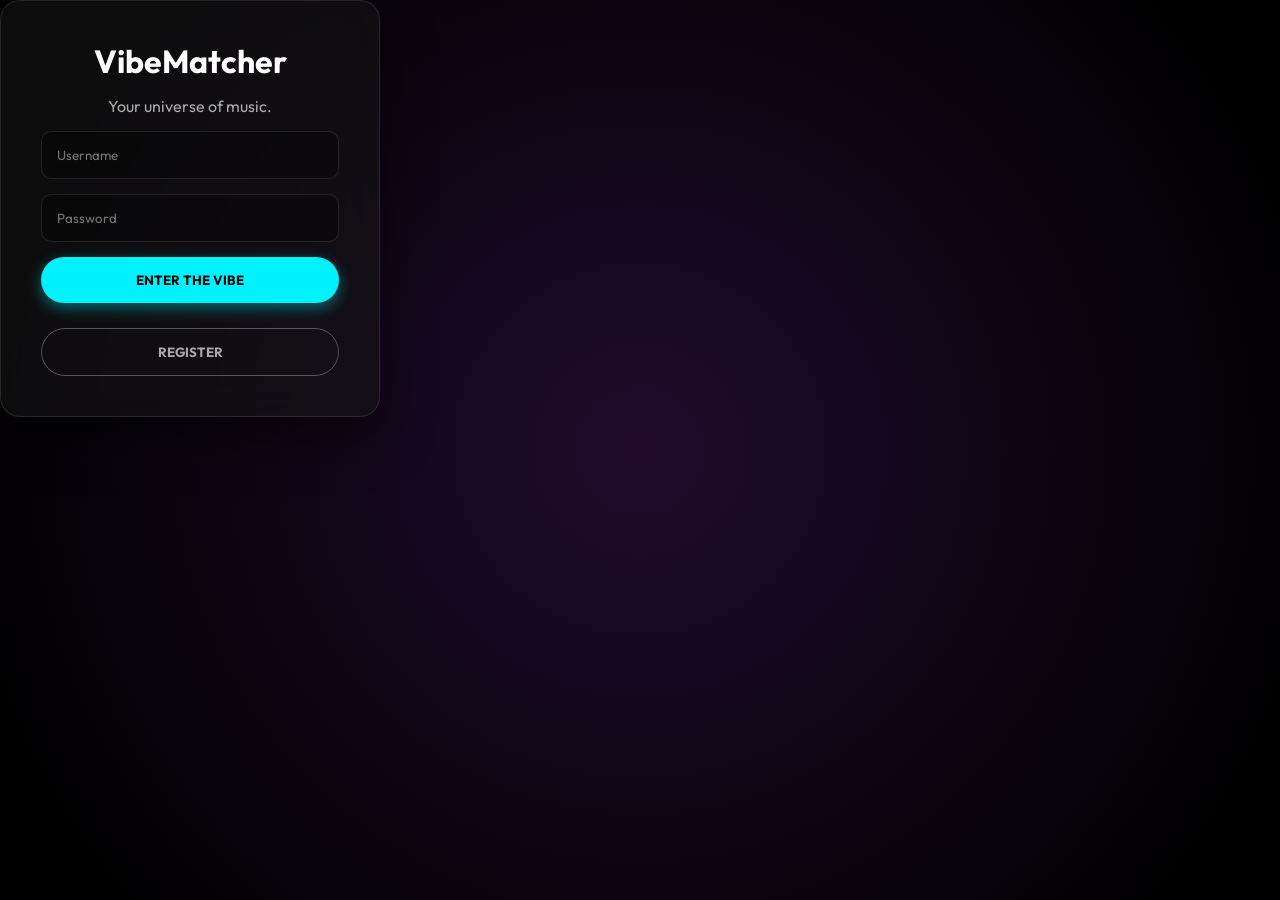
==== index.html @ f9337fb3 "Vibematcher 2.0 added neon UI" ====
<!DOCTYPE html>
<html lang="en">
<head>
    <meta charset="UTF-8">
    <meta name="viewport" content="width=device-width, initial-scale=1.0">
    <title>VibeMatcher</title>
    <link rel="stylesheet" href="style.css">
    <link rel="stylesheet" href="https://cdnjs.cloudflare.com/ajax/libs/font-awesome/6.4.0/css/all.min.css">
</head>
<body data-theme="dark">

    <div id="app-bg"></div>

    <div id="auth-screen" class="screen active">
        <div class="glass-card auth-card">
            <h1>VibeMatcher</h1>
            <p style="color: #aaa;">Your universe of music.</p>
            <input type="text" id="username" placeholder="Username">
            <input type="password" id="password" placeholder="Password">
            <button onclick="login()">ENTER THE VIBE</button>
            <button class="secondary-btn" onclick="register()">REGISTER</button>
        </div>
    </div>

    <div id="profile-modal" class="screen hidden modal-overlay">
        <div class="glass-card modal-content" style="width: 450px;">
            <span onclick="closeModal('profile-modal')" class="close-btn">&times;</span>
            <h2>Edit Profile</h2>
            <input type="text" id="edit-name" placeholder="Display Name">
            <input type="text" id="edit-bio" placeholder="Bio / Vibe">
            <div class="upload-label">Background Image</div>
            <div class="drop-zone" id="drop-header">
                <span class="drop-zone__prompt">Drop Header Image here or click to upload</span>
                <input type="file" name="headerFile" class="drop-zone__input" accept="image/*">
                <div class="drop-zone__thumb" id="preview-header"></div>
            </div>
            <div class="upload-label">Profile Picture</div>
            <div class="drop-zone" id="drop-avatar">
                <span class="drop-zone__prompt">Drop Avatar here or click to upload</span>
                <input type="file" name="avatarFile" class="drop-zone__input" accept="image/*">
                <div class="drop-zone__thumb" id="preview-avatar"></div>
            </div>
            <button onclick="saveProfile()" style="margin-top: 20px;">SAVE CHANGES</button>
        </div>
    </div>

    <div id="create-playlist-modal" class="screen hidden modal-overlay">
        <div class="glass-card modal-content">
            <span onclick="closeModal('create-playlist-modal')" class="close-btn">&times;</span>
            <h2>New Playlist</h2>
            <input type="text" id="new-playlist-name" placeholder="Playlist Name">
            <button onclick="createPlaylist()">CREATE</button>
        </div>
    </div>

    <div id="add-song-modal" class="screen hidden modal-overlay">
        <div class="glass-card modal-content" style="width: 500px; max-height: 80vh; display:flex; flex-direction:column;">
            <span onclick="closeModal('add-song-modal')" class="close-btn">&times;</span>
            <h2>Add Songs</h2>
            <div class="search-bar active" style="width: 100%; margin-bottom: 20px; background: rgba(255,255,255,0.1);">
                <i class="fa-solid fa-magnifying-glass"></i>
                <input type="text" id="add-song-input" placeholder="Search for songs..." onkeyup="handleModalSearch(event)">
            </div>
            <div id="add-song-results" style="overflow-y: auto; flex: 1;"></div>
        </div>
    </div>

    <div id="select-playlist-modal" class="screen hidden modal-overlay">
        <div class="glass-card modal-content">
            <span onclick="closeModal('select-playlist-modal')" class="close-btn">&times;</span>
            <h2>Add to Playlist</h2>
            <div id="playlist-selection-list" style="margin-top: 20px; text-align: left;"></div>
        </div>
    </div>

    <div id="app-screen" class="screen hidden">
        <nav class="sidebar glass-panel">
            <div class="brand">
                <h2><i class="fa-solid fa-bolt"></i> VibeMatcher</h2>
            </div>
            <div class="menu">
                <div class="menu-item" id="btn-home" onclick="showHome()"><i class="fa-solid fa-house"></i> Home</div>
                <div class="menu-item" id="btn-liked" onclick="showLikedSongs()"><i class="fa-solid fa-heart"></i> Liked Songs</div>
                <div class="menu-item" id="btn-profile" onclick="showProfileView()"><i class="fa-solid fa-user"></i> Profile</div>
                <div class="menu-item" id="btn-about" onclick="showAbout()"><i class="fa-solid fa-circle-info"></i> About</div>
            </div>
            <div class="theme-switch-wrapper">
                <span style="font-size: 13px; color: var(--text-secondary); margin-right: 10px;">Light Mode</span>
                <label class="theme-switch" for="checkbox">
                    <input type="checkbox" id="checkbox">
                    <div class="slider round"></div>
                </label>
            </div>
            <div class="spacer"></div>
            <button onclick="logout()" class="logout-btn">LOGOUT</button>
        </nav>

        <aside class="queue-sidebar glass-panel" id="queue-sidebar">
            <div class="queue-header">
                <h3>Queue</h3>
                <i class="fa-solid fa-xmark" style="cursor:pointer;" onclick="toggleQueue()"></i>
            </div>
            <div id="queue-list-container">
                </div>
        </aside>

        <main class="content">
            <header id="main-header">
                <div class="search-bar" onclick="triggerSearch(event)">
                    <i class="fa-solid fa-magnifying-glass"></i>
                    <input type="text" id="search-input" placeholder="Search song, artist..." onkeyup="handleSearch(event)" autocomplete="off">
                </div>
            </header>

            <div id="home-view">
                <h1 id="greeting-text">Welcome</h1>
                <h4 class="section-title">RECENTLY PLAYED</h4>
                <div class="horizontal-section" id="home-recents"></div>
                <h4 class="section-title">TRENDING NOW</h4>
                <div class="horizontal-section" id="home-trending"></div>
            </div>

            <div id="playlist-details-view" class="hidden">
                <div class="playlist-header">
                    <div class="playlist-cover-large" id="pd-cover"><img src="" alt="Playlist Cover"></div>
                    <div class="playlist-info">
                        <h2 id="pd-title">Playlist Name</h2>
                        <p id="pd-count">0 Songs</p>
                        <div style="display: flex; gap: 10px;">
                            <button class="play-all-btn" id="pd-play-btn"><i class="fa-solid fa-play"></i> PLAY ALL</button>
                            <button class="secondary-btn" id="pd-edit-btn" onclick="toggleEditMode()" style="width: auto; margin:0; border-radius: 50px; padding: 12px 25px;"><i class="fa-solid fa-pen"></i> EDIT</button>
                        </div>
                    </div>
                </div>
                <div class="section-title" style="margin-top: 30px; margin-bottom: 10px;">TRACKS</div>
                <div id="pd-songs-container"></div>
            </div>

            <div id="search-view" class="hidden">
                <h2 id="list-title">Results</h2>
                <div id="song-list-container"></div>
            </div>

            <div id="profile-view" class="hidden">
                <div class="profile-header-image" id="profile-header-container"><img id="p-header-img" src=""></div>
                <div class="profile-card glass-panel">
                    <div class="profile-avatar" id="p-avatar-container"><i class="fa-solid fa-user"></i></div>
                    <h2 id="p-display-name">User</h2>
                    <p id="p-location">Music Lover</p>
                    <button class="small-btn secondary-btn" onclick="openEditProfile()" style="border-color: rgba(255,255,255,0.2); margin-top: 15px;">EDIT PROFILE</button>
                </div>
                <div class="profile-tabs">
                    <div class="tab" id="tab-playlists" onclick="switchProfileTab('playlists')">PLAYLISTS</div>
                    <div class="tab" id="tab-recents" onclick="switchProfileTab('recents')">HISTORY</div>
                </div>
                <div class="profile-content-area">
                    <div id="view-playlists" class="hidden">
                        <div class="action-row" style="margin-bottom: 20px; text-align: right;">
                            <button onclick="openModal('create-playlist-modal')" class="small-btn"><i class="fa-solid fa-plus"></i> NEW PLAYLIST</button>
                        </div>
                        <div class="horizontal-section" id="playlist-list"></div>
                    </div>
                    <div id="view-recents" class="hidden"><div id="profile-recents-list"></div></div>
                </div>
            </div>

            <div id="about-view" class="hidden glass-panel" style="padding: 30px; border-radius: 20px; margin-top: 20px;">
                <h2>VibeMatcher</h2>
                <p style="margin-top: 10px; color: var(--text-secondary); line-height: 1.6;">Version: 3.1 (Full Feature Set)</p>
            </div>
        </main>

        <div class="player-bar glass-panel">
            <div class="track-info">
                <div class="track-art-sm" id="current-art"><i class="fa-solid fa-music" style="color:#555; line-height: 55px; text-align: center;"></i></div>
                <div class="track-details">
                    <h4 id="current-title">Not Playing</h4>
                    <p id="current-artist">--</p>
                </div>
                <i class="fa-solid fa-heart like-btn" id="player-like-btn" onclick="toggleLikeCurrent()"></i>
            </div>
            
            <div class="player-center">
                <div class="controls">
                    <i class="fa-solid fa-shuffle" id="btn-shuffle" onclick="toggleShuffle()"></i>
                    <i class="fa-solid fa-backward-step" onclick="prevSong()"></i>
                    <div class="play-pause-btn" onclick="togglePlay()"><i class="fa-solid fa-play" id="play-icon"></i></div>
                    <i class="fa-solid fa-forward-step" onclick="nextSong()"></i>
                    <i class="fa-solid fa-repeat" id="btn-repeat" onclick="toggleRepeat()"></i>
                </div>
                
                <div class="progress-wrapper">
                    <div class="progress-container" id="wave-container">
                        <span id="curr-time">0:00</span>
                        <div style="position: relative; flex: 1; height: 40px; display: flex; align-items: center;">
                            <canvas id="wave-canvas"></canvas>
                            <input type="range" id="seek-slider" min="0" value="0">
                        </div>
                        <span id="total-dur">0:00</span>
                    </div>
                </div>
            </div>

            <div class="volume-wrapper">
                <i class="fa-solid fa-volume-high" style="color: var(--text-secondary);"></i>
                <div class="vol-slider-box"><input type="range" id="vol-slider" min="0" max="1" step="0.01"></div>
                <i class="fa-solid fa-list queue-toggle-btn" onclick="toggleQueue()"></i>
            </div>
        </div>
        
        <audio id="audio-player" crossorigin="anonymous"></audio>
    </div>

    <script src="script.js"></script>
</body>
</html>
---- style.css ----
@import url('https://fonts.googleapis.com/css2?family=Outfit:wght@300;400;600;700&display=swap');

/* --- THEME VARIABLES --- */
:root {
    --text-primary: #ffffff;
    --text-secondary: #b3b3b3;
    --accent: #00f2ff; /* Neon Cyan */
    --accent-glow: rgba(0, 242, 255, 0.4);
    --glass-bg: rgba(20, 20, 20, 0.6);
    --glass-border: rgba(255, 255, 255, 0.1);
    --glass-blur: blur(16px);
    --bg-main: #000000;
    --drop-zone-bg: rgba(255, 255, 255, 0.05);
    --drop-zone-border: rgba(255, 255, 255, 0.2);
}

[data-theme="light"] {
    --text-primary: #121212;
    --text-secondary: #555555;
    --accent: #ff4b4b;
    --accent-glow: rgba(255, 75, 75, 0.4);
    --glass-bg: rgba(255, 255, 255, 0.6);
    --glass-border: rgba(0, 0, 0, 0.1);
    --bg-main: #f0f0f0;
    --drop-zone-bg: rgba(0, 0, 0, 0.05);
    --drop-zone-border: rgba(0, 0, 0, 0.2);
}

* { margin: 0; padding: 0; box-sizing: border-box; font-family: 'Outfit', sans-serif; }

body {
    background: var(--bg-main); color: var(--text-primary);
    height: 100vh; overflow: hidden;
    transition: background 0.3s, color 0.3s;
}

#app-bg {
    position: fixed; top: 0; left: 0; width: 100%; height: 100%; z-index: -1;
    background: radial-gradient(circle at 50% 50%, var(--bg-vibe, #200b2c), var(--bg-main) 90%);
    transition: background 2s ease;
    animation: pulseBg 10s infinite alternate;
}
@keyframes pulseBg { 0% { transform: scale(1); } 100% { transform: scale(1.1); } }

.hidden { display: none !important; }
.active { display: flex !important; }

.glass-panel {
    background: var(--glass-bg);
    backdrop-filter: var(--glass-blur);
    -webkit-backdrop-filter: var(--glass-blur);
    border: 1px solid var(--glass-border);
}

#app-screen { display: flex; height: 100vh; }

.sidebar {
    width: 250px; 
    padding: 30px 20px 130px 20px; 
    display: flex; flex-direction: column; 
    border-right: 1px solid var(--glass-border);
    z-index: 50; transition: 0.3s;
    height: 100vh; overflow-y: auto;
}

.brand h2 { font-size: 26px; font-weight: 700; color: var(--text-primary); margin-bottom: 40px; text-shadow: 0 0 10px var(--accent-glow); }
.brand i { color: var(--accent); }

.menu-item {
    padding: 12px 15px; margin-bottom: 8px; border-radius: 12px; cursor: pointer;
    color: var(--text-secondary); display: flex; align-items: center; gap: 15px;
    transition: 0.3s; font-weight: 600; font-size: 15px;
}
.menu-item:hover, .menu-item.active { background: rgba(255, 255, 255, 0.1); color: var(--text-primary); box-shadow: 0 4px 15px rgba(0,0,0,0.2); }

.logout-btn { background: rgba(255,50,50,0.2); color: #ff6b6b; margin-top: auto; border: 1px solid rgba(255,50,50,0.3); padding: 10px; border-radius: 50px; cursor: pointer; font-weight: bold;}

.theme-switch-wrapper { display: flex; align-items: center; padding: 10px 15px; margin-top: 10px; }
.theme-switch { position: relative; display: inline-block; width: 40px; height: 20px; }
.theme-switch input { opacity: 0; width: 0; height: 0; }
.slider { position: absolute; cursor: pointer; top: 0; left: 0; right: 0; bottom: 0; background-color: rgba(128,128,128,0.5); transition: .4s; border-radius: 34px; }
.slider:before { position: absolute; content: ""; height: 14px; width: 14px; left: 3px; bottom: 3px; background-color: white; transition: .4s; border-radius: 50%; }
input:checked + .slider { background-color: var(--accent); }
input:checked + .slider:before { transform: translateX(20px); }

.content { flex: 1; padding: 20px 40px; overflow-y: auto; padding-bottom: 120px; transition: margin-right 0.3s; }

/* --- QUEUE SIDEBAR --- */
.queue-sidebar {
    position: fixed; top: 0; right: -300px; width: 300px; height: 100vh;
    border-left: 1px solid var(--glass-border);
    z-index: 60; transition: right 0.3s ease;
    padding: 20px; overflow-y: auto;
    display: flex; flex-direction: column;
}
.queue-sidebar.open { right: 0; }
.queue-header { display: flex; justify-content: space-between; align-items: center; margin-bottom: 20px; }
.queue-header h3 { font-size: 18px; color: var(--text-primary); }

/* --- SEARCH BAR --- */
.search-bar {
    background: rgba(255,255,255,0.1); border-radius: 50px;
    display: flex; align-items: center; width: 45px; padding: 10px;
    transition: 0.4s cubic-bezier(0.175, 0.885, 0.32, 1.275);
    overflow: hidden; backdrop-filter: blur(10px);
}
.search-bar.active { width: 350px; padding: 10px 20px; background: rgba(0,0,0,0.6); border: 1px solid var(--accent); }
.search-bar i { font-size: 18px; min-width: 25px; text-align: center; cursor: pointer; color: var(--text-primary); }
.search-bar input { background: transparent; border: none; color: var(--text-primary); outline: none; width: 100%; opacity: 0; margin-left: 10px; transition: 0.3s; }
.search-bar.active input { opacity: 1; }

.horizontal-section { display: flex; gap: 20px; overflow-x: auto; padding: 10px 0 20px 0; }

.music-card {
    position: relative; min-width: 180px; width: 180px;
    background: rgba(255,255,255,0.03); border: 1px solid rgba(255,255,255,0.05);
    padding: 15px; border-radius: 16px; cursor: pointer; transition: 0.3s;
}
.music-card:hover { transform: translateY(-5px); background: rgba(255,255,255,0.08); box-shadow: 0 10px 20px rgba(0,0,0,0.3); }

.delete-card-btn {
    position: absolute; top: 10px; right: 10px; width: 30px; height: 30px;
    background: rgba(0, 0, 0, 0.7); color: #ff4b4b; border-radius: 50%;
    display: flex; justify-content: center; align-items: center; font-size: 14px;
    opacity: 0; transition: 0.2s ease; z-index: 10;
}
.delete-card-btn:hover { background: #ff4b4b; color: white; transform: scale(1.1); }
.music-card:hover .delete-card-btn { opacity: 1; }

.card-img-box { width: 100%; aspect-ratio: 1; border-radius: 10px; overflow: hidden; margin-bottom: 12px; box-shadow: 0 5px 15px rgba(0,0,0,0.4); }
.card-img-box img { width: 100%; height: 100%; object-fit: cover; }
.card-title { font-weight: 700; white-space: nowrap; overflow: hidden; text-overflow: ellipsis; margin-bottom: 5px; color: var(--text-primary); }
.card-desc { font-size: 12px; color: var(--text-secondary); }

.song-row {
    display: flex; align-items: center; padding: 12px 20px; border-radius: 12px; cursor: pointer; 
    transition: 0.2s; border-bottom: 1px solid rgba(255,255,255,0.03);
}
.song-row:hover { background: rgba(255,255,255,0.08); padding-left: 25px; }
.song-row.active-song { background: rgba(0, 242, 255, 0.1); border-left: 3px solid var(--accent); }

/* --- PLAYER BAR (POPUP ANIMATION) --- */
.player-bar {
    position: fixed; bottom: 20px; left: 20px; right: 20px; height: 90px;
    border-radius: 20px; z-index: 100;
    display: flex; justify-content: space-between; align-items: center; padding: 0 30px;
    box-shadow: 0 10px 30px rgba(0,0,0,0.5); 
    
    /* POPUP MAGIC */
    transform: translateY(200%); /* Start hidden off-screen */
    transition: transform 0.5s cubic-bezier(0.22, 1, 0.36, 1), opacity 0.5s;
    opacity: 0;
}

.player-bar.active {
    transform: translateY(0); /* Slide up */
    opacity: 1;
}

.track-info { display: flex; align-items: center; gap: 15px; width: 30%; position: relative; z-index: 2; }
.track-art-sm {
    width: 55px; height: 55px; border-radius: 50%; overflow: hidden; 
    border: 2px solid #222; box-shadow: 0 0 15px rgba(0,0,0,0.5);
    animation: vinylSpin 4s linear infinite; animation-play-state: paused; flex-shrink: 0;
}
.track-art-sm.playing { animation-play-state: running; border-color: var(--accent); }
.track-art-sm img { width: 100%; height: 100%; object-fit: cover; }
@keyframes vinylSpin { 100% { transform: rotate(360deg); } }
.track-details { overflow: hidden; max-width: 150px; }
.track-details h4 { white-space: nowrap; overflow: hidden; text-overflow: ellipsis; font-size: 14px; color: var(--text-primary); }
.track-details p { white-space: nowrap; overflow: hidden; text-overflow: ellipsis; font-size: 12px; color: var(--text-secondary); }

.like-btn { margin-left: 10px; color: var(--text-secondary); cursor: pointer; transition: 0.2s; font-size: 16px; }
.like-btn.liked { color: var(--accent); text-shadow: 0 0 10px var(--accent-glow); }
.like-btn:hover { transform: scale(1.2); }

.player-center { width: 40%; display: flex; flex-direction: column; align-items: center; position: relative; z-index: 2; }
.controls { display: flex; gap: 20px; align-items: center; margin-bottom: 5px; }
.controls i { font-size: 18px; color: var(--text-secondary); cursor: pointer; transition: 0.2s; }
.controls i:hover { color: var(--text-primary); }
.controls i.active { color: var(--accent); text-shadow: 0 0 8px var(--accent-glow); }

.play-pause-btn {
    width: 45px; height: 45px; background: var(--text-primary); color: black; border-radius: 50%;
    display: flex; justify-content: center; align-items: center; font-size: 18px;
    box-shadow: 0 0 15px var(--accent-glow); transition: 0.2s;
}
.play-pause-btn:hover { transform: scale(1.1); background: var(--accent); }

/* --- NEW PROGRESS BAR --- */
.progress-wrapper { 
    width: 100%; 
    display: flex; 
    align-items: center; 
    justify-content: center; 
}
.progress-container { 
    width: 100%; 
    display: flex; 
    align-items: center; 
    gap: 15px; 
    font-size: 11px; 
    color: var(--text-secondary); 
}

#wave-canvas { position: absolute; top: 0; left: 0; width: 100%; height: 100%; z-index: 1; pointer-events: none; }
#seek-slider {
    -webkit-appearance: none; appearance: none; position: relative; z-index: 5;
    width: 100%; height: 100%; background: transparent; cursor: pointer; margin: 0; padding: 0;
}
#seek-slider::-webkit-slider-thumb {
    -webkit-appearance: none; appearance: none; width: 15px; height: 40px; 
    background: transparent; border: none; margin-top: 0;
}
#seek-slider::-webkit-slider-runnable-track { width: 100%; height: 100%; background: transparent; border: none; cursor: pointer; }

.volume-wrapper { width: 30%; display: flex; justify-content: flex-end; align-items: center; gap: 10px; position: relative; z-index: 2; }
.vol-slider-box { width: 100px; }
.queue-toggle-btn { margin-left: 15px; cursor: pointer; color: var(--text-secondary); }
.queue-toggle-btn:hover { color: var(--text-primary); }

input[type=range] { -webkit-appearance: none; appearance: none; width: 100%; height: 4px; background: rgba(255,255,255,0.2); border-radius: 5px; outline: none; }
input[type=range]::-webkit-slider-thumb { -webkit-appearance: none; appearance: none; width: 12px; height: 12px; background: var(--text-primary); border-radius: 50%; box-shadow: 0 0 10px var(--accent); cursor: pointer; transition: 0.2s; }
input[type=range]:hover::-webkit-slider-thumb { transform: scale(1.2); }

/* --- OTHER UI --- */
.add-song-row {
    display: flex; align-items: center; justify-content: center;
    padding: 15px; margin-top: 10px; border-radius: 12px;
    border: 2px dashed var(--glass-border); color: var(--text-secondary);
    cursor: pointer; transition: 0.2s;
}
.add-song-row:hover { border-color: var(--accent); color: var(--accent); background: rgba(255,255,255,0.05); }

.remove-song-btn { color: #ff4b4b; cursor: pointer; padding: 10px; opacity: 0.8; }
.remove-song-btn:hover { opacity: 1; transform: scale(1.1); }

.drag-handle { color: var(--text-secondary); margin-right: 15px; cursor: grab; }
.draggable-item { cursor: grab; background: rgba(255,255,255,0.05); }
.draggable-item.dragging { opacity: 0.5; border: 1px dashed var(--accent); }
.draggable-item.over { border-top: 2px solid var(--accent); }

/* ... modals ... */
.modal-overlay { position: fixed; width: 100%; height: 100%; background: rgba(0,0,0,0.8); z-index: 200; display: flex; justify-content: center; align-items: center; }
.glass-card {
    background: var(--glass-bg); backdrop-filter: blur(20px); border: 1px solid var(--glass-border);
    padding: 40px; border-radius: 20px; width: 380px; text-align: center;
    box-shadow: 0 20px 50px rgba(0,0,0,0.5); display: flex; flex-direction: column; gap: 15px;
}
.profile-card { margin: -60px 20px 0 20px; padding: 20px; display: block; }
.profile-avatar { width: 80px; height: 80px; background: #333; border-radius: 50%; margin: 0 auto 15px; overflow: hidden; border: 4px solid var(--glass-border); }
.profile-avatar img { width: 100%; height: 100%; object-fit: cover; }
.profile-header-image { height: 200px; width: 100%; border-radius: 10px 10px 0 0; overflow: hidden; background: #333; }
.profile-header-image img { width: 100%; height: 100%; object-fit: cover; }
.profile-tabs { display: flex; justify-content: center; gap: 30px; margin-top: 20px; border-bottom: 1px solid var(--glass-border); padding-bottom: 10px; }
.tab { font-size: 12px; font-weight: 700; color: var(--text-secondary); cursor: pointer; }
.tab.active { color: var(--accent); border-bottom: 2px solid var(--accent); }

input[type="text"], input[type="password"] {
    background: rgba(0,0,0,0.3); border: 1px solid var(--glass-border); color: var(--text-primary);
    padding: 15px; border-radius: 10px; width: 100%; outline: none;
}
input:focus { border-color: var(--accent); }
button {
    background: var(--accent); color: black; padding: 15px; border-radius: 50px; width: 100%;
    font-weight: 700; border: none; cursor: pointer; box-shadow: 0 5px 15px var(--accent-glow);
    transition: 0.2s;
}
button:hover { transform: scale(1.02); }

.secondary-btn { background: transparent; border: 1px solid #555; color: #aaa; margin-top: 10px; box-shadow: none; }
.small-btn { padding: 8px 20px; width: auto; font-size: 12px; }
.close-btn { position: absolute; top: 15px; right: 20px; font-size: 24px; cursor: pointer; color: var(--text-primary); }

@media (max-width: 768px) {
    #app-screen { flex-direction: column; }
    .sidebar { flex-direction: row; width: 100%; height: 70px; position: fixed; bottom: 0; padding: 0; justify-content: space-around; background: rgba(0,0,0,0.9); border-top: 1px solid rgba(255,255,255,0.1); border-right: none; }
    .brand, .spacer, .logout-btn, .theme-switch-wrapper { display: none; }
    .menu { display: flex; width: 100%; justify-content: space-around; align-items: center; }
    .menu-item { flex-direction: column; font-size: 10px; gap: 4px; padding: 8px; margin: 0; background: transparent !important; }
    .menu-item i { font-size: 20px; }
    .menu-item.active { color: var(--accent); box-shadow: none; }
    .player-bar { bottom: 80px; left: 10px; right: 10px; height: 80px; padding: 0 15px; }
    .content { padding: 20px 20px 170px 20px; }
    .volume-wrapper { display: none; }
    .track-info { width: 50%; }
    .player-center { width: 50%; }
}

/* --- CUSTOM SCROLLBARS --- */
::-webkit-scrollbar { width: 8px; height: 8px; }
::-webkit-scrollbar-track { background: rgba(255, 255, 255, 0.05); border-radius: 4px; }
::-webkit-scrollbar-thumb { background: rgba(255, 255, 255, 0.2); border-radius: 4px; }
::-webkit-scrollbar-thumb:hover { background: var(--accent); }
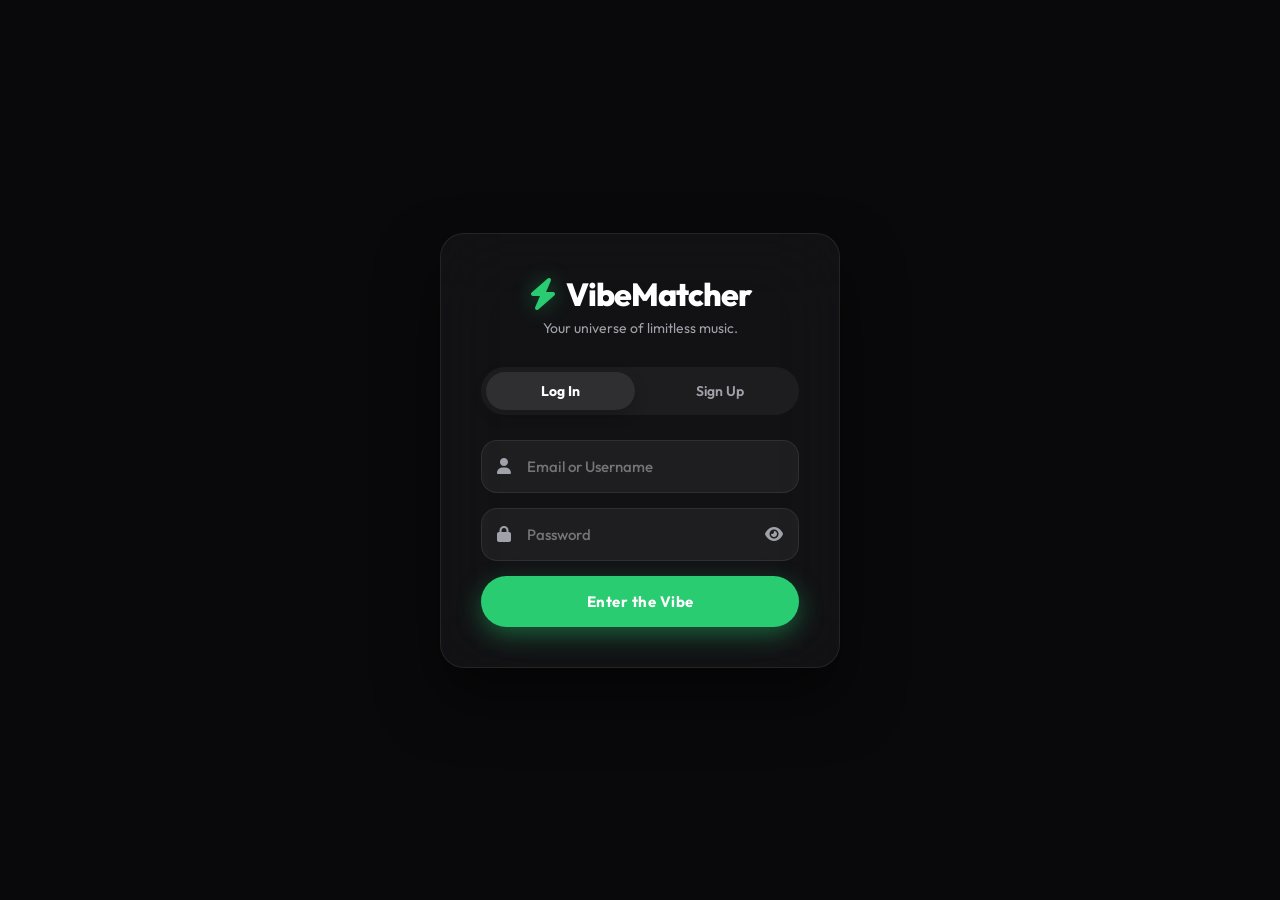
==== commit c9d50ae4: "changes" ====
--- a/index.html
+++ b/index.html
@@ -2,121 +2,169 @@
 <html lang="en">
 <head>
     <meta charset="UTF-8">
-    <meta name="viewport" content="width=device-width, initial-scale=1.0">
-    <title>VibeMatcher</title>
+    <meta name="viewport" content="width=device-width, initial-scale=1.0, maximum-scale=1.0, user-scalable=no, viewport-fit=cover">
+    <meta name="theme-color" content="#0a0a0a">
+    <title>VibeMatcher - Premium</title>
     <link rel="stylesheet" href="style.css">
     <link rel="stylesheet" href="https://cdnjs.cloudflare.com/ajax/libs/font-awesome/6.4.0/css/all.min.css">
 </head>
 <body data-theme="dark">
 
-    <div id="app-bg"></div>
-
-    <div id="auth-screen" class="screen active">
-        <div class="glass-card auth-card">
-            <h1>VibeMatcher</h1>
-            <p style="color: #aaa;">Your universe of music.</p>
-            <input type="text" id="username" placeholder="Username">
-            <input type="password" id="password" placeholder="Password">
-            <button onclick="login()">ENTER THE VIBE</button>
-            <button class="secondary-btn" onclick="register()">REGISTER</button>
-        </div>
-    </div>
-
-    <div id="profile-modal" class="screen hidden modal-overlay">
-        <div class="glass-card modal-content" style="width: 450px;">
+    <div id="app-bg">
+        <div class="orb"></div>
+        <div class="orb"></div>
+        <div class="orb"></div>
+    </div>
+
+    <div id="auth-screen" class="screen active modal-overlay" style="background: var(--bg-main); z-index: 9999;">
+        <div class="glass-card auth-card" style="margin:auto; width:100%; max-width:400px; padding:40px; box-shadow: 0 30px 60px rgba(0,0,0,0.5); transform: translateY(0); transition: 0.5s;">
+            <div style="text-align:center; margin-bottom: 30px;">
+                <h1 style="display:flex; justify-content:center; align-items:center; gap:10px; font-size:32px;"><i class="fa-solid fa-bolt" style="color:var(--accent); text-shadow:0 0 20px var(--accent-glow);"></i> VibeMatcher</h1>
+                <p style="color: var(--text-secondary); font-size:14px; margin-top:5px;">Your universe of limitless music.</p>
+            </div>
+            
+            <div id="auth-error-msg" style="display:none; background:rgba(255,50,50,0.1); color:#ff4b4b; padding:12px; border-radius:var(--radius-sm); border:1px solid rgba(255,50,50,0.3); font-size:13px; font-weight:600; margin-bottom:20px; text-align:center;"></div>
+            
+            <div style="display:flex; gap:10px; margin-bottom:25px; background:var(--surface-light); padding:5px; border-radius:50px;">
+                <div id="tab-login-btn" onclick="switchAuthTab('login')" style="flex:1; text-align:center; padding:10px; border-radius:50px; background:var(--glass-border); color:var(--text-primary); cursor:pointer; font-weight:700; font-size:14px; transition:0.3s; box-shadow:0 5px 15px rgba(0,0,0,0.2);">Log In</div>
+                <div id="tab-signup-btn" onclick="switchAuthTab('signup')" style="flex:1; text-align:center; padding:10px; border-radius:50px; background:transparent; color:var(--text-secondary); cursor:pointer; font-weight:600; font-size:14px; transition:0.3s;">Sign Up</div>
+            </div>
+
+            <div style="position:relative; margin-bottom:15px;">
+                <i class="fa-solid fa-user" style="position:absolute; left:16px; top:18px; color:var(--text-secondary);"></i>
+                <input type="text" id="username" placeholder="Email or Username" style="padding-left:45px;" oninput="clearAuthError()">
+            </div>
+            <div style="position:relative; margin-bottom:15px;">
+                <i class="fa-solid fa-lock" style="position:absolute; left:16px; top:18px; color:var(--text-secondary);"></i>
+                <input type="password" id="password" placeholder="Password" style="padding-left:45px;" oninput="clearAuthError()">
+                <i class="fa-solid fa-eye" id="toggle-pw-btn" onclick="togglePasswordVisibility()" style="position:absolute; right:16px; top:18px; color:var(--text-secondary); cursor:pointer; transition:0.2s;"></i>
+            </div>
+            
+            <div id="confirm-pw-container" style="position:relative; overflow:hidden; transition: max-height 0.4s cubic-bezier(0.19, 1, 0.22, 1), opacity 0.4s ease, margin 0.4s ease; max-height:0; opacity:0; margin-bottom:0;">
+                <i class="fa-solid fa-lock" style="position:absolute; left:16px; top:18px; color:var(--text-secondary);"></i>
+                <input type="password" id="confirm-password" placeholder="Confirm Password" style="padding-left:45px;" oninput="clearAuthError()">
+            </div>
+            
+            <button id="auth-submit-btn" onclick="handleAuthSubmit()">Enter the Vibe</button>
+            <div id="auth-loading" style="display:none; text-align:center; padding:10px; color:var(--accent);"><i class="fa-solid fa-spinner fa-spin fa-2x"></i></div>
+        </div>
+    </div>
+
+    <!-- Modals -->
+    <div id="profile-modal" class="modal-overlay">
+        <div class="modal-content glass-card" style="width:100%; max-width:400px; padding:30px;">
             <span onclick="closeModal('profile-modal')" class="close-btn">&times;</span>
-            <h2>Edit Profile</h2>
-            <input type="text" id="edit-name" placeholder="Display Name">
-            <input type="text" id="edit-bio" placeholder="Bio / Vibe">
-            <div class="upload-label">Background Image</div>
-            <div class="drop-zone" id="drop-header">
-                <span class="drop-zone__prompt">Drop Header Image here or click to upload</span>
-                <input type="file" name="headerFile" class="drop-zone__input" accept="image/*">
-                <div class="drop-zone__thumb" id="preview-header"></div>
-            </div>
-            <div class="upload-label">Profile Picture</div>
-            <div class="drop-zone" id="drop-avatar">
-                <span class="drop-zone__prompt">Drop Avatar here or click to upload</span>
-                <input type="file" name="avatarFile" class="drop-zone__input" accept="image/*">
-                <div class="drop-zone__thumb" id="preview-avatar"></div>
-            </div>
-            <button onclick="saveProfile()" style="margin-top: 20px;">SAVE CHANGES</button>
-        </div>
-    </div>
-
-    <div id="create-playlist-modal" class="screen hidden modal-overlay">
-        <div class="glass-card modal-content">
+            <h2 style="margin-bottom:20px; display:flex; align-items:center; gap:10px;"><i class="fa-solid fa-wand-magic-sparkles" style="color:var(--accent);"></i> Customize Vibe</h2>
+            
+            <input type="text" id="edit-name" placeholder="Display Name" style="margin-bottom:15px;">
+            <input type="text" id="edit-bio" placeholder="Bio / Vibe Signature" style="margin-bottom:20px;">
+            
+            <div style="text-align:left; font-size:12px; color:var(--text-secondary); margin-bottom:5px; font-weight:700;">Theme Color</div>
+            <div class="theme-color-picker" style="display:flex; gap:10px; margin-bottom:20px;" id="theme-color-container">
+                <div class="color-swatch active" style="background:#29cc70; box-shadow:0 0 10px rgba(41,204,112,0.5);" onclick="selectThemeColor(this, '#29cc70')"></div>
+                <div class="color-swatch" style="background:#00d4ff; box-shadow:0 0 10px rgba(0,212,255,0.5);" onclick="selectThemeColor(this, '#00d4ff')"></div>
+                <div class="color-swatch" style="background:#ff2a5f; box-shadow:0 0 10px rgba(255,42,95,0.5);" onclick="selectThemeColor(this, '#ff2a5f')"></div>
+                <div class="color-swatch" style="background:#9d4edd; box-shadow:0 0 10px rgba(157,78,221,0.5);" onclick="selectThemeColor(this, '#9d4edd')"></div>
+                <div class="color-swatch" style="background:#ffb703; box-shadow:0 0 10px rgba(255,183,3,0.5);" onclick="selectThemeColor(this, '#ffb703')"></div>
+            </div>
+            
+            <div style="display:flex; gap:15px;">
+                <div style="flex:1;">
+                    <div style="text-align:left; font-size:12px; color:var(--text-secondary); margin-bottom:5px; font-weight:700;">Avatar</div>
+                    <div class="drop-zone" id="drop-avatar" style="height:120px; border-radius:50%;">
+                        <span class="drop-zone__prompt" style="font-size:10px;">Drop Image</span>
+                        <input type="file" name="avatarFile" class="drop-zone__input" accept="image/*">
+                        <div class="drop-zone__thumb" id="preview-avatar"></div>
+                    </div>
+                </div>
+                <div style="flex:2;">
+                    <div style="text-align:left; font-size:12px; color:var(--text-secondary); margin-bottom:5px; font-weight:700;">Billboard Banner</div>
+                    <div class="drop-zone" id="drop-header" style="height:120px;">
+                        <span class="drop-zone__prompt" style="font-size:11px;">Drop Wide Image</span>
+                        <input type="file" name="headerFile" class="drop-zone__input" accept="image/*">
+                        <div class="drop-zone__thumb" id="preview-header"></div>
+                    </div>
+                </div>
+            </div>
+            
+            <button class="primary-btn" onclick="saveProfile()" style="margin-top:25px; width:100%; border-radius:50px;"><i class="fa-solid fa-cloud-arrow-up"></i> Save & Sync Vibes</button>
+        </div>
+    </div>
+
+    <div id="create-playlist-modal" class="modal-overlay">
+        <div class="modal-content">
             <span onclick="closeModal('create-playlist-modal')" class="close-btn">&times;</span>
             <h2>New Playlist</h2>
             <input type="text" id="new-playlist-name" placeholder="Playlist Name">
-            <button onclick="createPlaylist()">CREATE</button>
-        </div>
-    </div>
-
-    <div id="add-song-modal" class="screen hidden modal-overlay">
-        <div class="glass-card modal-content" style="width: 500px; max-height: 80vh; display:flex; flex-direction:column;">
+            <button onclick="createPlaylist()">Create</button>
+        </div>
+    </div>
+
+    <div id="add-song-modal" class="modal-overlay">
+        <div class="modal-content" style="max-width: 500px; height: 80vh;">
             <span onclick="closeModal('add-song-modal')" class="close-btn">&times;</span>
             <h2>Add Songs</h2>
-            <div class="search-bar active" style="width: 100%; margin-bottom: 20px; background: rgba(255,255,255,0.1);">
+            <div class="search-bar active" style="width: 100%; margin-bottom: 20px;">
                 <i class="fa-solid fa-magnifying-glass"></i>
                 <input type="text" id="add-song-input" placeholder="Search for songs..." onkeyup="handleModalSearch(event)">
             </div>
-            <div id="add-song-results" style="overflow-y: auto; flex: 1;"></div>
-        </div>
-    </div>
-
-    <div id="select-playlist-modal" class="screen hidden modal-overlay">
-        <div class="glass-card modal-content">
+            <div id="add-song-results" style="overflow-y: auto; flex: 1; text-align:left;"></div>
+        </div>
+    </div>
+
+    <div id="select-playlist-modal" class="modal-overlay">
+        <div class="modal-content">
             <span onclick="closeModal('select-playlist-modal')" class="close-btn">&times;</span>
             <h2>Add to Playlist</h2>
-            <div id="playlist-selection-list" style="margin-top: 20px; text-align: left;"></div>
-        </div>
-    </div>
-
+            <div id="playlist-selection-list" style="margin-top: 10px; text-align: left; max-height:300px; overflow-y:auto;"></div>
+        </div>
+    </div>
+
+    <!-- MAIN APP SCREEN -->
     <div id="app-screen" class="screen hidden">
         <nav class="sidebar glass-panel">
             <div class="brand">
                 <h2><i class="fa-solid fa-bolt"></i> VibeMatcher</h2>
             </div>
             <div class="menu">
-                <div class="menu-item" id="btn-home" onclick="showHome()"><i class="fa-solid fa-house"></i> Home</div>
-                <div class="menu-item" id="btn-liked" onclick="showLikedSongs()"><i class="fa-solid fa-heart"></i> Liked Songs</div>
-                <div class="menu-item" id="btn-profile" onclick="showProfileView()"><i class="fa-solid fa-user"></i> Profile</div>
-                <div class="menu-item" id="btn-about" onclick="showAbout()"><i class="fa-solid fa-circle-info"></i> About</div>
+                <div class="menu-item active" id="btn-home" onclick="showHome()"><i class="fa-solid fa-house"></i> <span>Home</span></div>
+                <div class="menu-item" id="btn-liked" onclick="showLikedSongs()"><i class="fa-solid fa-heart"></i> <span>Liked Songs</span></div>
+                <div class="menu-item" id="btn-profile" onclick="showProfileView()"><i class="fa-solid fa-user"></i> <span>Profile</span></div>
+                <div class="menu-item" id="btn-about" onclick="showAbout()"><i class="fa-solid fa-circle-info"></i> <span>About</span></div>
             </div>
             <div class="theme-switch-wrapper">
-                <span style="font-size: 13px; color: var(--text-secondary); margin-right: 10px;">Light Mode</span>
+                <span style="font-size: 13px; font-weight:500; color: var(--text-secondary);">Light Mode</span>
                 <label class="theme-switch" for="checkbox">
                     <input type="checkbox" id="checkbox">
-                    <div class="slider round"></div>
+                    <div class="slider"></div>
                 </label>
             </div>
-            <div class="spacer"></div>
-            <button onclick="logout()" class="logout-btn">LOGOUT</button>
+            <div style="flex:1;"></div>
+            <button onclick="logout()" class="logout-btn"><i class="fa-solid fa-right-from-bracket"></i> Logout</button>
         </nav>
 
         <aside class="queue-sidebar glass-panel" id="queue-sidebar">
             <div class="queue-header">
                 <h3>Queue</h3>
-                <i class="fa-solid fa-xmark" style="cursor:pointer;" onclick="toggleQueue()"></i>
-            </div>
-            <div id="queue-list-container">
-                </div>
+                <i class="fa-solid fa-xmark" style="cursor:pointer; font-size:20px; color:var(--text-secondary);" onclick="toggleQueue()"></i>
+            </div>
+            <div id="queue-list-container"></div>
         </aside>
 
         <main class="content">
             <header id="main-header">
                 <div class="search-bar" onclick="triggerSearch(event)">
                     <i class="fa-solid fa-magnifying-glass"></i>
-                    <input type="text" id="search-input" placeholder="Search song, artist..." onkeyup="handleSearch(event)" autocomplete="off">
+                    <input type="text" id="search-input" placeholder="Search songs, artists..." onkeyup="handleSearch(event)" autocomplete="off">
                 </div>
             </header>
 
+            <!-- VIEWS -->
             <div id="home-view">
                 <h1 id="greeting-text">Welcome</h1>
-                <h4 class="section-title">RECENTLY PLAYED</h4>
+                <h4 class="section-title">Recently Played</h4>
                 <div class="horizontal-section" id="home-recents"></div>
-                <h4 class="section-title">TRENDING NOW</h4>
+                <h4 class="section-title">Trending Now</h4>
                 <div class="horizontal-section" id="home-trending"></div>
             </div>
 
@@ -125,59 +173,92 @@
                     <div class="playlist-cover-large" id="pd-cover"><img src="" alt="Playlist Cover"></div>
                     <div class="playlist-info">
                         <h2 id="pd-title">Playlist Name</h2>
-                        <p id="pd-count">0 Songs</p>
-                        <div style="display: flex; gap: 10px;">
-                            <button class="play-all-btn" id="pd-play-btn"><i class="fa-solid fa-play"></i> PLAY ALL</button>
-                            <button class="secondary-btn" id="pd-edit-btn" onclick="toggleEditMode()" style="width: auto; margin:0; border-radius: 50px; padding: 12px 25px;"><i class="fa-solid fa-pen"></i> EDIT</button>
-                        </div>
-                    </div>
-                </div>
-                <div class="section-title" style="margin-top: 30px; margin-bottom: 10px;">TRACKS</div>
+                        <p id="pd-count" style="color: var(--text-secondary); margin-bottom: 20px;">0 Songs</p>
+                        <div style="display: flex; gap: 15px;">
+                            <button id="pd-play-btn" style="width: 140px; border-radius: 50px;"><i class="fa-solid fa-play"></i> Play</button>
+                            <button class="secondary-btn" id="pd-edit-btn" onclick="toggleEditMode()" style="width: 100px; border-radius: 50px;"><i class="fa-solid fa-pen"></i> Edit</button>
+                        </div>
+                    </div>
+                </div>
+                <div class="section-title">Tracks</div>
                 <div id="pd-songs-container"></div>
             </div>
 
             <div id="search-view" class="hidden">
-                <h2 id="list-title">Results</h2>
+                <h2 id="list-title" style="margin-bottom:20px;">Search Results</h2>
                 <div id="song-list-container"></div>
             </div>
 
-            <div id="profile-view" class="hidden">
-                <div class="profile-header-image" id="profile-header-container"><img id="p-header-img" src=""></div>
-                <div class="profile-card glass-panel">
-                    <div class="profile-avatar" id="p-avatar-container"><i class="fa-solid fa-user"></i></div>
-                    <h2 id="p-display-name">User</h2>
-                    <p id="p-location">Music Lover</p>
-                    <button class="small-btn secondary-btn" onclick="openEditProfile()" style="border-color: rgba(255,255,255,0.2); margin-top: 15px;">EDIT PROFILE</button>
-                </div>
-                <div class="profile-tabs">
-                    <div class="tab" id="tab-playlists" onclick="switchProfileTab('playlists')">PLAYLISTS</div>
-                    <div class="tab" id="tab-recents" onclick="switchProfileTab('recents')">HISTORY</div>
-                </div>
-                <div class="profile-content-area">
-                    <div id="view-playlists" class="hidden">
-                        <div class="action-row" style="margin-bottom: 20px; text-align: right;">
-                            <button onclick="openModal('create-playlist-modal')" class="small-btn"><i class="fa-solid fa-plus"></i> NEW PLAYLIST</button>
-                        </div>
-                        <div class="horizontal-section" id="playlist-list"></div>
-                    </div>
-                    <div id="view-recents" class="hidden"><div id="profile-recents-list"></div></div>
-                </div>
-            </div>
-
-            <div id="about-view" class="hidden glass-panel" style="padding: 30px; border-radius: 20px; margin-top: 20px;">
-                <h2>VibeMatcher</h2>
-                <p style="margin-top: 10px; color: var(--text-secondary); line-height: 1.6;">Version: 3.1 (Full Feature Set)</p>
+            <div id="profile-view" class="hidden" style="padding-bottom:100px;">
+                <div class="profile-billboard">
+                    <img id="p-header-img" src="">
+                    <div class="billboard-gradient"></div>
+                </div>
+                
+                <div class="profile-dashboard">
+                    <div style="display:flex; justify-content:space-between; align-items:flex-end; margin-bottom:10px;">
+                        <div class="profile-avatar-wrapper">
+                            <div class="profile-avatar" id="p-avatar-container"><img src=""></div>
+                            <div class="profile-glow"></div>
+                        </div>
+                        <div class="profile-actions" style="margin-bottom:20px;">
+                            <button class="small-btn edit-profile-btn" onclick="openModal('profile-modal')"><i class="fa-solid fa-pen-nib"></i> Customize Vibe</button>
+                        </div>
+                    </div>
+                    
+                    <div class="profile-metrics-row">
+                        <div class="profile-text-block">
+                            <h2 id="p-display-name">User</h2>
+                            <p id="p-location">Music Lover</p>
+                        </div>
+                        <div class="profile-stat-blocks">
+                            <div class="stat-block">
+                                <span class="stat-num" id="stat-playlists">0</span>
+                                <span class="stat-label">Playlists</span>
+                            </div>
+                            <div class="stat-block">
+                                <span class="stat-num" id="stat-history">0</span>
+                                <span class="stat-label">History</span>
+                            </div>
+                        </div>
+                    </div>
+                    
+                    <div class="profile-tabs glass-panel" style="margin-top:40px; padding:0 15px;">
+                        <div class="tab" id="tab-playlists" onclick="switchProfileTab('playlists')">Playlists</div>
+                        <div class="tab" id="tab-recents" onclick="switchProfileTab('recents')">History</div>
+                    </div>
+                    
+                    <div class="profile-content-area" style="padding-top:20px;">
+                        <div id="view-playlists" class="hidden">
+                            <div style="margin-bottom: 20px; text-align: right;">
+                                <button onclick="openModal('create-playlist-modal')" class="small-btn" style="border-radius:50px; background:var(--surface-hover); color:var(--text-primary);"><i class="fa-solid fa-plus"></i> New Playlist</button>
+                            </div>
+                            <div class="horizontal-section" id="playlist-list" style="flex-wrap:wrap;"></div>
+                        </div>
+                        <div id="view-recents" class="hidden"><div id="profile-recents-list"></div></div>
+                    </div>
+                </div>
+            </div>
+
+            <div id="about-view" class="hidden glass-card" style="padding: 40px; margin-top: 20px; text-align:left;">
+                <h2 style="color:var(--accent);"><i class="fa-solid fa-bolt"></i> VibeMatcher</h2>
+                <h4 style="color:var(--text-primary); margin-top:5px;">Limitless Music Edition</h4>
+                <p style="margin-top: 20px; color: var(--text-secondary); line-height: 1.8; font-size:15px;">
+                    Welcome to the brand new VibeMatcher. We've completely redesigned the interface for a premium, uninterrupted listening experience. Powered by lightning-fast APIs, you can enjoy seamless, limitless streaming and queue generation without any IP blocks.
+                </p>
+                <div style="margin-top:30px; font-size:12px; color:rgba(255,255,255,0.3);">Version 5.0 • Developed with Anti-Gravity UI</div>
             </div>
         </main>
 
         <div class="player-bar glass-panel">
             <div class="track-info">
-                <div class="track-art-sm" id="current-art"><i class="fa-solid fa-music" style="color:#555; line-height: 55px; text-align: center;"></i></div>
+                <div class="track-art-sm" id="current-art"><i class="fa-solid fa-music" style="color:#555; position:absolute; top:50%; left:50%; transform:translate(-50%, -50%);"></i></div>
                 <div class="track-details">
                     <h4 id="current-title">Not Playing</h4>
                     <p id="current-artist">--</p>
                 </div>
                 <i class="fa-solid fa-heart like-btn" id="player-like-btn" onclick="toggleLikeCurrent()"></i>
+                <i class="fa-solid fa-folder-plus like-btn" id="player-add-btn" onclick="addCurrentToPlaylist()" style="margin-left: 5px; font-size:16px;"></i>
             </div>
             
             <div class="player-center">
@@ -186,13 +267,16 @@
                     <i class="fa-solid fa-backward-step" onclick="prevSong()"></i>
                     <div class="play-pause-btn" onclick="togglePlay()"><i class="fa-solid fa-play" id="play-icon"></i></div>
                     <i class="fa-solid fa-forward-step" onclick="nextSong()"></i>
-                    <i class="fa-solid fa-repeat" id="btn-repeat" onclick="toggleRepeat()"></i>
+                    <div onclick="toggleRepeat()" style="position:relative; display:inline-block; cursor:pointer;" id="repeat-wrapper" title="Repeat Off">
+                        <i class="fa-solid fa-repeat" id="btn-repeat"></i>
+                        <span id="repeat-badge" style="position:absolute; bottom:-6px; right:-6px; font-size:9px; font-weight:800; background:var(--bg-main); border-radius:50%; width:14px; height:14px; text-align:center; line-height:14px; display:none; border:1px solid var(--glass-border);">1</span>
+                    </div>
                 </div>
                 
                 <div class="progress-wrapper">
                     <div class="progress-container" id="wave-container">
                         <span id="curr-time">0:00</span>
-                        <div style="position: relative; flex: 1; height: 40px; display: flex; align-items: center;">
+                        <div style="position: relative; flex: 1; height: 30px; display: flex; align-items: center;">
                             <canvas id="wave-canvas"></canvas>
                             <input type="range" id="seek-slider" min="0" value="0">
                         </div>
@@ -202,13 +286,14 @@
             </div>
 
             <div class="volume-wrapper">
-                <i class="fa-solid fa-volume-high" style="color: var(--text-secondary);"></i>
+                <i class="fa-solid fa-volume-high" style="color: var(--text-secondary); font-size:14px;"></i>
                 <div class="vol-slider-box"><input type="range" id="vol-slider" min="0" max="1" step="0.01"></div>
                 <i class="fa-solid fa-list queue-toggle-btn" onclick="toggleQueue()"></i>
             </div>
         </div>
         
-        <audio id="audio-player" crossorigin="anonymous"></audio>
+        <!-- We use an un-sandboxed tag, and audio crossOrigin where needed -->
+        <audio id="audio-player"></audio>
     </div>
 
     <script src="script.js"></script>
--- a/style.css
+++ b/style.css
@@ -1,294 +1,482 @@
-@import url('https://fonts.googleapis.com/css2?family=Outfit:wght@300;400;600;700&display=swap');
-
-/* --- THEME VARIABLES --- */
+@import url('https://fonts.googleapis.com/css2?family=Outfit:wght@300;400;500;600;700;800&display=swap');
+
 :root {
+    --bg-main: #09090b;
+    --glass-bg: rgba(24, 24, 27, 0.65);
+    --glass-border: rgba(255, 255, 255, 0.08);
     --text-primary: #ffffff;
-    --text-secondary: #b3b3b3;
-    --accent: #00f2ff; /* Neon Cyan */
-    --accent-glow: rgba(0, 242, 255, 0.4);
-    --glass-bg: rgba(20, 20, 20, 0.6);
-    --glass-border: rgba(255, 255, 255, 0.1);
-    --glass-blur: blur(16px);
-    --bg-main: #000000;
-    --drop-zone-bg: rgba(255, 255, 255, 0.05);
-    --drop-zone-border: rgba(255, 255, 255, 0.2);
+    --text-secondary: #a1a1aa;
+    --accent: #29cc70; 
+    --accent-glow: rgba(41, 204, 112, 0.4);
+    --surface-light: rgba(255, 255, 255, 0.05);
+    --surface-hover: rgba(255, 255, 255, 0.1);
+    
+    /* Animated Gradient Orbs */
+    --orb-1: #4f46e5;
+    --orb-2: #db2777;
+    --orb-3: #2dd4bf;
+    
+    --radius-lg: 24px;
+    --radius-md: 16px;
+    --radius-sm: 8px;
+    --font-stack: 'Outfit', -apple-system, BlinkMacSystemFont, sans-serif;
+    --transition: 0.4s cubic-bezier(0.16, 1, 0.3, 1);
 }
 
 [data-theme="light"] {
-    --text-primary: #121212;
-    --text-secondary: #555555;
-    --accent: #ff4b4b;
-    --accent-glow: rgba(255, 75, 75, 0.4);
-    --glass-bg: rgba(255, 255, 255, 0.6);
-    --glass-border: rgba(0, 0, 0, 0.1);
-    --bg-main: #f0f0f0;
-    --drop-zone-bg: rgba(0, 0, 0, 0.05);
-    --drop-zone-border: rgba(0, 0, 0, 0.2);
-}
-
-* { margin: 0; padding: 0; box-sizing: border-box; font-family: 'Outfit', sans-serif; }
+    --bg-main: #f4f4f5;
+    --glass-bg: rgba(255, 255, 255, 0.7);
+    --glass-border: rgba(0, 0, 0, 0.05);
+    --text-primary: #09090b;
+    --text-secondary: #52525b;
+    --accent: #f43f5e; 
+    --accent-glow: rgba(244, 63, 94, 0.4);
+    --surface-light: rgba(0, 0, 0, 0.03);
+    --surface-hover: rgba(0, 0, 0, 0.06);
+    
+    --orb-1: #fbcfe8;
+    --orb-2: #bae6fd;
+    --orb-3: #ddd6fe;
+}
+
+* { margin: 0; padding: 0; box-sizing: border-box; font-family: var(--font-stack); }
 
 body {
-    background: var(--bg-main); color: var(--text-primary);
-    height: 100vh; overflow: hidden;
-    transition: background 0.3s, color 0.3s;
-}
-
+    background: var(--bg-main);
+    color: var(--text-primary);
+    height: 100dvh; width: 100vw; max-width: 100%;
+    overflow-x: hidden; overflow-y: hidden;
+    transition: background 0.6s ease, color 0.6s ease;
+    -webkit-font-smoothing: antialiased;
+}
+
+/* --- ANIMATED AURORA BACKGROUND --- */
 #app-bg {
-    position: fixed; top: 0; left: 0; width: 100%; height: 100%; z-index: -1;
-    background: radial-gradient(circle at 50% 50%, var(--bg-vibe, #200b2c), var(--bg-main) 90%);
-    transition: background 2s ease;
-    animation: pulseBg 10s infinite alternate;
-}
-@keyframes pulseBg { 0% { transform: scale(1); } 100% { transform: scale(1.1); } }
+    position: fixed; top: 0; left: 0; width: 100vw; height: 100vh; z-index: -1;
+    overflow: hidden; background: var(--bg-main); transition: 0.6s;
+}
+.orb {
+    position: absolute; border-radius: 50%; filter: blur(80px); opacity: 0.5;
+    animation: floatOrb 20s infinite alternate ease-in-out;
+}
+.orb:nth-child(1) { width: 50vw; height: 50vw; background: var(--orb-1); top: -10%; left: -10%; animation-delay: 0s; }
+.orb:nth-child(2) { width: 40vw; height: 40vw; background: var(--orb-2); top: 40%; right: -10%; animation-delay: -5s; }
+.orb:nth-child(3) { width: 60vw; height: 60vw; background: var(--orb-3); bottom: -20%; left: 20%; animation-delay: -10s; }
+
+[data-theme="light"] .orb { opacity: 0.8; filter: blur(90px); }
+
+@keyframes floatOrb {
+    0% { transform: translate(0, 0) scale(1); }
+    33% { transform: translate(5vw, 10vh) scale(1.1); }
+    66% { transform: translate(-5vw, -5vh) scale(0.9); }
+    100% { transform: translate(10vw, -10vh) scale(1.05); }
+}
 
 .hidden { display: none !important; }
-.active { display: flex !important; }
-
+.active { display: flex !important; animation: fadeIn 0.4s ease forwards; }
+
+@keyframes fadeIn { from { opacity: 0; transform: translateY(10px); } to { opacity: 1; transform: translateY(0); } }
+
+/* Premium Glassmorphism */
 .glass-panel {
     background: var(--glass-bg);
-    backdrop-filter: var(--glass-blur);
-    -webkit-backdrop-filter: var(--glass-blur);
+    backdrop-filter: blur(30px);
+    -webkit-backdrop-filter: blur(30px);
     border: 1px solid var(--glass-border);
-}
-
-#app-screen { display: flex; height: 100vh; }
+    box-shadow: 0 8px 32px rgba(0, 0, 0, 0.05);
+}
+
+.glass-card {
+    background: var(--glass-bg);
+    backdrop-filter: blur(40px);
+    -webkit-backdrop-filter: blur(40px);
+    border: 1px solid var(--glass-border);
+    box-shadow: 0 20px 50px rgba(0,0,0,0.15);
+    border-radius: var(--radius-lg);
+}
+
+/* --- APP LAYOUT --- */
+#app-screen {
+    display: grid;
+    grid-template-columns: 260px 1fr;
+    grid-template-rows: 1fr 100px;
+    height: 100dvh; width: 100vw;
+}
 
 .sidebar {
-    width: 250px; 
-    padding: 30px 20px 130px 20px; 
+    grid-area: 1 / 1 / 2 / 2;
+    padding: 30px 20px; 
     display: flex; flex-direction: column; 
     border-right: 1px solid var(--glass-border);
-    z-index: 50; transition: 0.3s;
-    height: 100vh; overflow-y: auto;
-}
-
-.brand h2 { font-size: 26px; font-weight: 700; color: var(--text-primary); margin-bottom: 40px; text-shadow: 0 0 10px var(--accent-glow); }
-.brand i { color: var(--accent); }
+    z-index: 50; overflow-y: auto;
+}
+
+.content {
+    grid-area: 1 / 2 / 2 / 3;
+    padding: 20px 50px; 
+    overflow-y: auto; overflow-x: hidden;
+    padding-bottom: 60px; 
+    scrollbar-width: none; /* Hide scrollbar for cleaner look */
+}
+.content::-webkit-scrollbar { display: none; }
+
+/* --- PLAYER BAR --- */
+.player-bar {
+    grid-area: 2 / 1 / 3 / 3;
+    display: flex; justify-content: space-between; align-items: center; padding: 0 40px;
+    border-top: 1px solid var(--glass-border);
+    transform: translateY(100%);
+    transition: transform 0.6s cubic-bezier(0.22, 1, 0.36, 1), opacity 0.6s;
+    opacity: 0; z-index: 100;
+}
+.player-bar.active { transform: translateY(0); opacity: 1; }
+
+/* --- SIDEBAR --- */
+.brand { margin-bottom: 40px; padding: 0 10px; }
+.brand h2 { font-size: 26px; font-weight: 800; letter-spacing: -1px; display:flex; align-items:center; gap:10px; }
+.brand h2 i { color: var(--accent); font-size: 1.2em; text-shadow: 0 0 15px var(--accent-glow); animation: pulseIcon 2s infinite alternate; }
+
+@keyframes pulseIcon { from { transform: scale(1); filter: brightness(1); } to { transform: scale(1.1); filter: brightness(1.3); } }
 
 .menu-item {
-    padding: 12px 15px; margin-bottom: 8px; border-radius: 12px; cursor: pointer;
-    color: var(--text-secondary); display: flex; align-items: center; gap: 15px;
-    transition: 0.3s; font-weight: 600; font-size: 15px;
-}
-.menu-item:hover, .menu-item.active { background: rgba(255, 255, 255, 0.1); color: var(--text-primary); box-shadow: 0 4px 15px rgba(0,0,0,0.2); }
-
-.logout-btn { background: rgba(255,50,50,0.2); color: #ff6b6b; margin-top: auto; border: 1px solid rgba(255,50,50,0.3); padding: 10px; border-radius: 50px; cursor: pointer; font-weight: bold;}
-
-.theme-switch-wrapper { display: flex; align-items: center; padding: 10px 15px; margin-top: 10px; }
-.theme-switch { position: relative; display: inline-block; width: 40px; height: 20px; }
+    padding: 14px 20px; margin-bottom: 8px; border-radius: var(--radius-md); cursor: pointer;
+    color: var(--text-secondary); display: flex; align-items: center; gap: 16px;
+    transition: var(--transition); font-weight: 600; font-size: 15px; position:relative; overflow:hidden;
+}
+.menu-item::before {
+    content:''; position:absolute; top:0; left:0; height:100%; width:0%; background:var(--accent); z-index:-1; transition:0.3s; opacity:0.1;
+}
+.menu-item i { font-size: 18px; width: 22px; text-align: center; transition:0.3s; }
+.menu-item:hover { color: var(--text-primary); transform: translateX(5px); }
+.menu-item.active { color: var(--accent); background: var(--surface-light); }
+.menu-item.active::before { width:100%; opacity:0.1; }
+
+.theme-switch-wrapper { 
+    display: flex; align-items: center; justify-content:space-between; padding: 15px; 
+    margin-top: 20px; background:var(--surface-light); border-radius:var(--radius-lg); 
+    border: 1px solid var(--glass-border);
+}
+.theme-switch { position: relative; display: inline-block; width: 44px; height: 24px; }
 .theme-switch input { opacity: 0; width: 0; height: 0; }
-.slider { position: absolute; cursor: pointer; top: 0; left: 0; right: 0; bottom: 0; background-color: rgba(128,128,128,0.5); transition: .4s; border-radius: 34px; }
-.slider:before { position: absolute; content: ""; height: 14px; width: 14px; left: 3px; bottom: 3px; background-color: white; transition: .4s; border-radius: 50%; }
+.slider { position: absolute; cursor: pointer; top: 0; left: 0; right: 0; bottom: 0; background-color: var(--surface-hover); transition: .4s; border-radius: 34px; }
+.slider:before { position: absolute; content: ""; height: 16px; width: 16px; left: 4px; bottom: 4px; background-color: white; transition: 0.4s cubic-bezier(0.68, -0.55, 0.265, 1.55); border-radius: 50%; box-shadow: 0 2px 5px rgba(0,0,0,0.2); }
 input:checked + .slider { background-color: var(--accent); }
 input:checked + .slider:before { transform: translateX(20px); }
 
-.content { flex: 1; padding: 20px 40px; overflow-y: auto; padding-bottom: 120px; transition: margin-right 0.3s; }
+.logout-btn { 
+    background: transparent; color: var(--text-secondary); margin-top: auto; border: none; 
+    padding: 15px; border-radius: var(--radius-lg); cursor: pointer; font-weight: 600; font-size: 14px;
+    transition: var(--transition); display:flex; align-items:center; justify-content:center; gap:10px;
+    border: 1px solid var(--glass-border); background: var(--surface-light);
+}
+.logout-btn:hover { background: rgba(255, 50, 50, 0.1); color: #ff4b4b; border-color: rgba(255, 50, 50, 0.2); transform: translateY(-3px); box-shadow: 0 10px 20px rgba(0,0,0,0.1); }
+
+/* --- CONTENT --- */
+#main-header { display: flex; align-items: center; margin-bottom: 40px; position: sticky; top:0; z-index: 40; padding:20px 0; background: linear-gradient(var(--bg-main) 40%, transparent); }
+
+.search-bar {
+    background: var(--surface-light); border: 1px solid var(--glass-border); border-radius: 50px;
+    display: flex; align-items: center; width: 50px; padding: 15px; height: 50px;
+    transition: 0.5s cubic-bezier(0.175, 0.885, 0.32, 1.275);
+    overflow: hidden; backdrop-filter: blur(10px); cursor:pointer;
+}
+.search-bar:hover { background: var(--surface-hover); transform: scale(1.05); }
+.search-bar.active { width: 450px; padding: 15px 25px; background: var(--glass-bg); border-color: var(--accent); box-shadow: 0 0 25px var(--accent-glow); transform:scale(1); }
+.search-bar i { font-size: 18px; min-width: 20px; text-align: center; color: var(--text-primary); transition:0.3s; }
+.search-bar.active i { color: var(--accent); }
+.search-bar input { background: transparent; border: none; color: var(--text-primary); outline: none; width: 100%; opacity: 0; margin-left: 15px; font-size: 16px; font-weight:500; transition: 0.3s; }
+.search-bar.active input { opacity: 1; }
+.search-bar input::placeholder { color: var(--text-secondary); }
+
+h1 { font-size: 42px; font-weight: 800; letter-spacing:-1px; margin-bottom:5px; }
+.section-title { font-size: 13px; font-weight: 700; letter-spacing: 2px; color: var(--text-secondary); margin-top: 40px; margin-bottom: 20px; text-transform: uppercase; }
+
+/* HORIZONTAL SCROLL */
+.horizontal-section { display: flex; gap: 24px; overflow-x: auto; padding-bottom: 30px; scrollbar-width: none; }
+.horizontal-section::-webkit-scrollbar { display: none; }
+
+/* REFINED MUSIC CARDS */
+.music-card {
+    position: relative; min-width: 190px; width: 190px;
+    padding: 16px; border-radius: var(--radius-lg); cursor: pointer; 
+    transition: 0.4s cubic-bezier(0.175, 0.885, 0.32, 1.275);
+    background: var(--surface-light); border: 1px solid var(--glass-border);
+}
+.music-card:hover { background: var(--surface-hover); border-color: var(--accent); transform: translateY(-10px) scale(1.02); box-shadow: 0 15px 35px rgba(0,0,0,0.2); }
+
+.card-title { font-size: 15px; font-weight: 700; color: var(--text-primary); margin-bottom: 4px; display: -webkit-box; -webkit-line-clamp: 2; -webkit-box-orient: vertical; overflow: hidden; text-overflow: ellipsis; line-height: 1.3; }
+.card-subtitle { font-size: 12px; color: var(--text-secondary); white-space: nowrap; overflow: hidden; text-overflow: ellipsis; }
+
+.card-img-box { width: 100%; aspect-ratio: 1; border-radius: var(--radius-md); overflow: hidden; margin-bottom: 16px; box-shadow: 0 10px 20px rgba(0,0,0,0.2); position:relative; }
+.card-img-box img { width: 100%; height: 100%; object-fit: cover; transition: transform 0.6s cubic-bezier(0.16, 1, 0.3, 1); }
+.music-card:hover .card-img-box img { transform: scale(1.1); }
+
+/* Play button overlay on card */
+.card-img-box::after {
+    content: '\f04b'; font-family: 'Font Awesome 6 Free'; font-weight: 900;
+    position: absolute; bottom: 12px; right: 12px; width: 44px; height: 44px;
+    background: var(--accent); color: #fff; border-radius: 50%;
+    display: flex; justify-content: center; align-items: center; font-size: 18px; padding-left:3px;
+    opacity: 0; transform: translateY(20px) scale(0.8); transition: 0.4s cubic-bezier(0.175, 0.885, 0.32, 1.275); box-shadow: 0 8px 20px var(--accent-glow);
+}
+.music-card:hover .card-img-box::after { opacity: 1; transform: translateY(0) scale(1); }
+
+/* LIST ROWS */
+.song-row {
+    display: flex; align-items: center; padding: 12px 20px; border-radius: var(--radius-md); cursor: pointer; 
+    transition: var(--transition); gap:20px; margin-bottom: 4px; border: 1px solid transparent; background: transparent;
+}
+.song-row:hover { background: var(--surface-light); border-color: var(--glass-border); transform: translateX(5px); }
+.song-row.active-song { background: var(--surface-hover); border-left: 4px solid var(--accent); padding-left: 16px; border-color: var(--glass-border); box-shadow: 0 4px 15px rgba(0,0,0,0.1); }
+.song-row h4 { font-size: 15px; font-weight: 600; color: var(--text-primary); margin-bottom:4px; }
 
 /* --- QUEUE SIDEBAR --- */
 .queue-sidebar {
-    position: fixed; top: 0; right: -300px; width: 300px; height: 100vh;
+    position: fixed; top: 0; right: -360px; width: 360px; height: 100vh;
     border-left: 1px solid var(--glass-border);
-    z-index: 60; transition: right 0.3s ease;
-    padding: 20px; overflow-y: auto;
-    display: flex; flex-direction: column;
-}
-.queue-sidebar.open { right: 0; }
-.queue-header { display: flex; justify-content: space-between; align-items: center; margin-bottom: 20px; }
-.queue-header h3 { font-size: 18px; color: var(--text-primary); }
-
-/* --- SEARCH BAR --- */
-.search-bar {
-    background: rgba(255,255,255,0.1); border-radius: 50px;
-    display: flex; align-items: center; width: 45px; padding: 10px;
-    transition: 0.4s cubic-bezier(0.175, 0.885, 0.32, 1.275);
-    overflow: hidden; backdrop-filter: blur(10px);
-}
-.search-bar.active { width: 350px; padding: 10px 20px; background: rgba(0,0,0,0.6); border: 1px solid var(--accent); }
-.search-bar i { font-size: 18px; min-width: 25px; text-align: center; cursor: pointer; color: var(--text-primary); }
-.search-bar input { background: transparent; border: none; color: var(--text-primary); outline: none; width: 100%; opacity: 0; margin-left: 10px; transition: 0.3s; }
-.search-bar.active input { opacity: 1; }
-
-.horizontal-section { display: flex; gap: 20px; overflow-x: auto; padding: 10px 0 20px 0; }
-
-.music-card {
-    position: relative; min-width: 180px; width: 180px;
-    background: rgba(255,255,255,0.03); border: 1px solid rgba(255,255,255,0.05);
-    padding: 15px; border-radius: 16px; cursor: pointer; transition: 0.3s;
-}
-.music-card:hover { transform: translateY(-5px); background: rgba(255,255,255,0.08); box-shadow: 0 10px 20px rgba(0,0,0,0.3); }
-
-.delete-card-btn {
-    position: absolute; top: 10px; right: 10px; width: 30px; height: 30px;
-    background: rgba(0, 0, 0, 0.7); color: #ff4b4b; border-radius: 50%;
-    display: flex; justify-content: center; align-items: center; font-size: 14px;
-    opacity: 0; transition: 0.2s ease; z-index: 10;
-}
-.delete-card-btn:hover { background: #ff4b4b; color: white; transform: scale(1.1); }
-.music-card:hover .delete-card-btn { opacity: 1; }
-
-.card-img-box { width: 100%; aspect-ratio: 1; border-radius: 10px; overflow: hidden; margin-bottom: 12px; box-shadow: 0 5px 15px rgba(0,0,0,0.4); }
-.card-img-box img { width: 100%; height: 100%; object-fit: cover; }
-.card-title { font-weight: 700; white-space: nowrap; overflow: hidden; text-overflow: ellipsis; margin-bottom: 5px; color: var(--text-primary); }
-.card-desc { font-size: 12px; color: var(--text-secondary); }
-
-.song-row {
-    display: flex; align-items: center; padding: 12px 20px; border-radius: 12px; cursor: pointer; 
-    transition: 0.2s; border-bottom: 1px solid rgba(255,255,255,0.03);
-}
-.song-row:hover { background: rgba(255,255,255,0.08); padding-left: 25px; }
-.song-row.active-song { background: rgba(0, 242, 255, 0.1); border-left: 3px solid var(--accent); }
-
-/* --- PLAYER BAR (POPUP ANIMATION) --- */
-.player-bar {
-    position: fixed; bottom: 20px; left: 20px; right: 20px; height: 90px;
-    border-radius: 20px; z-index: 100;
-    display: flex; justify-content: space-between; align-items: center; padding: 0 30px;
-    box-shadow: 0 10px 30px rgba(0,0,0,0.5); 
-    
-    /* POPUP MAGIC */
-    transform: translateY(200%); /* Start hidden off-screen */
-    transition: transform 0.5s cubic-bezier(0.22, 1, 0.36, 1), opacity 0.5s;
-    opacity: 0;
-}
-
-.player-bar.active {
-    transform: translateY(0); /* Slide up */
-    opacity: 1;
-}
-
-.track-info { display: flex; align-items: center; gap: 15px; width: 30%; position: relative; z-index: 2; }
+    z-index: 150; transition: right 0.5s cubic-bezier(0.19, 1, 0.22, 1);
+    padding: 30px; display: flex; flex-direction: column; background: var(--glass-bg); backdrop-filter: blur(50px);
+}
+.queue-sidebar.open { right: 0; box-shadow: -10px 0 50px rgba(0,0,0,0.2); }
+.queue-header { display: flex; justify-content: space-between; align-items: center; margin-bottom: 30px; }
+.queue-header h3 { font-size: 22px; font-weight:700; letter-spacing:-0.5px; }
+
+/* --- PLAYER UI IMPROVED --- */
+.track-info { display: flex; align-items: center; gap: 20px; width: 30%; min-width: 250px; position: relative; z-index: 2; }
 .track-art-sm {
-    width: 55px; height: 55px; border-radius: 50%; overflow: hidden; 
-    border: 2px solid #222; box-shadow: 0 0 15px rgba(0,0,0,0.5);
-    animation: vinylSpin 4s linear infinite; animation-play-state: paused; flex-shrink: 0;
-}
-.track-art-sm.playing { animation-play-state: running; border-color: var(--accent); }
+    width: 64px; height: 64px; border-radius: var(--radius-md); overflow: hidden; 
+    box-shadow: 0 8px 20px rgba(0,0,0,0.3); flex-shrink: 0; position:relative;
+    animation: rotateArt 10s linear infinite paused;
+}
+.player-bar.playing .track-art-sm { animation-play-state: running; border-radius: 50%; }
+@keyframes rotateArt { 100% { transform: rotate(360deg); } }
+
 .track-art-sm img { width: 100%; height: 100%; object-fit: cover; }
-@keyframes vinylSpin { 100% { transform: rotate(360deg); } }
-.track-details { overflow: hidden; max-width: 150px; }
-.track-details h4 { white-space: nowrap; overflow: hidden; text-overflow: ellipsis; font-size: 14px; color: var(--text-primary); }
-.track-details p { white-space: nowrap; overflow: hidden; text-overflow: ellipsis; font-size: 12px; color: var(--text-secondary); }
-
-.like-btn { margin-left: 10px; color: var(--text-secondary); cursor: pointer; transition: 0.2s; font-size: 16px; }
-.like-btn.liked { color: var(--accent); text-shadow: 0 0 10px var(--accent-glow); }
-.like-btn:hover { transform: scale(1.2); }
-
-.player-center { width: 40%; display: flex; flex-direction: column; align-items: center; position: relative; z-index: 2; }
-.controls { display: flex; gap: 20px; align-items: center; margin-bottom: 5px; }
+.track-details { overflow: hidden; display:flex; flex-direction:column; justify-content:center; }
+.track-details h4 { white-space: nowrap; overflow: hidden; text-overflow: ellipsis; font-size: 16px; font-weight:700; color: var(--text-primary); margin-bottom:4px;}
+.track-details p { white-space: nowrap; overflow: hidden; text-overflow: ellipsis; font-size: 13px; font-weight:500; color: var(--text-secondary); }
+
+.like-btn { margin-left: 15px; color: var(--text-secondary); cursor: pointer; transition: 0.3s cubic-bezier(0.175, 0.885, 0.32, 1.275); font-size: 20px; }
+.like-btn:hover { transform: scale(1.3); color:var(--text-primary);}
+.like-btn.liked { color: var(--accent); filter: drop-shadow(0 0 8px var(--accent-glow)); }
+
+.player-center { flex:1; max-width: 650px; margin: 0 auto; display: flex; flex-direction: column; align-items: center; position: relative; z-index: 2; }
+.controls { display: flex; gap: 30px; align-items: center; margin-bottom: 12px; }
 .controls i { font-size: 18px; color: var(--text-secondary); cursor: pointer; transition: 0.2s; }
-.controls i:hover { color: var(--text-primary); }
-.controls i.active { color: var(--accent); text-shadow: 0 0 8px var(--accent-glow); }
+.controls i:hover { color: var(--text-primary); transform: scale(1.2); }
+.controls i.active { color: var(--accent); text-shadow: 0 0 10px var(--accent-glow); }
 
 .play-pause-btn {
-    width: 45px; height: 45px; background: var(--text-primary); color: black; border-radius: 50%;
-    display: flex; justify-content: center; align-items: center; font-size: 18px;
-    box-shadow: 0 0 15px var(--accent-glow); transition: 0.2s;
-}
-.play-pause-btn:hover { transform: scale(1.1); background: var(--accent); }
-
-/* --- NEW PROGRESS BAR --- */
-.progress-wrapper { 
-    width: 100%; 
-    display: flex; 
-    align-items: center; 
-    justify-content: center; 
-}
-.progress-container { 
-    width: 100%; 
-    display: flex; 
-    align-items: center; 
-    gap: 15px; 
-    font-size: 11px; 
-    color: var(--text-secondary); 
-}
-
-#wave-canvas { position: absolute; top: 0; left: 0; width: 100%; height: 100%; z-index: 1; pointer-events: none; }
+    width: 50px; height: 50px; background: var(--text-primary); color: var(--bg-main); border-radius: 50%;
+    display: flex; justify-content: center; align-items: center; font-size: 20px;
+    transition: 0.3s cubic-bezier(0.175, 0.885, 0.32, 1.275); cursor:pointer; padding-left:3px;
+    box-shadow: 0 8px 20px rgba(0,0,0,0.15);
+}
+.play-pause-btn:hover { transform: scale(1.1); background: var(--accent); color: white; box-shadow: 0 10px 25px var(--accent-glow); }
+.play-pause-btn i.fa-pause { padding-left:0; }
+
+.progress-wrapper { width: 100%; position:relative; }
+.progress-container { width: 100%; display: flex; align-items: center; gap: 15px; font-size: 12px; font-weight:600; color: var(--text-secondary); }
+
+#wave-canvas { position: absolute; top: 0; left: 0; width: 100%; height: 100%; z-index: 1; pointer-events: none; opacity:0.9; }
 #seek-slider {
     -webkit-appearance: none; appearance: none; position: relative; z-index: 5;
-    width: 100%; height: 100%; background: transparent; cursor: pointer; margin: 0; padding: 0;
-}
-#seek-slider::-webkit-slider-thumb {
-    -webkit-appearance: none; appearance: none; width: 15px; height: 40px; 
-    background: transparent; border: none; margin-top: 0;
-}
-#seek-slider::-webkit-slider-runnable-track { width: 100%; height: 100%; background: transparent; border: none; cursor: pointer; }
-
-.volume-wrapper { width: 30%; display: flex; justify-content: flex-end; align-items: center; gap: 10px; position: relative; z-index: 2; }
+    width: 100%; height: 30px; background: transparent; cursor: pointer; margin: 0; padding: 0;
+}
+#seek-slider::-webkit-slider-thumb { -webkit-appearance: none; appearance: none; width: 0; height: 0; transition:0.3s cubic-bezier(0.175, 0.885, 0.32, 1.275); }
+.progress-container:hover #seek-slider::-webkit-slider-thumb { width:16px; height:16px; background:#fff; border-radius:50%; box-shadow:0 0 10px rgba(0,0,0,0.4); }
+#seek-slider::-webkit-slider-runnable-track { width: 100%; height: 6px; background: rgba(255,255,255,0.08); border-radius: 4px; }
+
+.volume-wrapper { width: 30%; display: flex; justify-content: flex-end; align-items: center; gap: 15px; position: relative; z-index: 2; }
 .vol-slider-box { width: 100px; }
-.queue-toggle-btn { margin-left: 15px; cursor: pointer; color: var(--text-secondary); }
-.queue-toggle-btn:hover { color: var(--text-primary); }
-
-input[type=range] { -webkit-appearance: none; appearance: none; width: 100%; height: 4px; background: rgba(255,255,255,0.2); border-radius: 5px; outline: none; }
-input[type=range]::-webkit-slider-thumb { -webkit-appearance: none; appearance: none; width: 12px; height: 12px; background: var(--text-primary); border-radius: 50%; box-shadow: 0 0 10px var(--accent); cursor: pointer; transition: 0.2s; }
-input[type=range]:hover::-webkit-slider-thumb { transform: scale(1.2); }
-
-/* --- OTHER UI --- */
-.add-song-row {
-    display: flex; align-items: center; justify-content: center;
-    padding: 15px; margin-top: 10px; border-radius: 12px;
-    border: 2px dashed var(--glass-border); color: var(--text-secondary);
-    cursor: pointer; transition: 0.2s;
-}
-.add-song-row:hover { border-color: var(--accent); color: var(--accent); background: rgba(255,255,255,0.05); }
-
-.remove-song-btn { color: #ff4b4b; cursor: pointer; padding: 10px; opacity: 0.8; }
-.remove-song-btn:hover { opacity: 1; transform: scale(1.1); }
-
-.drag-handle { color: var(--text-secondary); margin-right: 15px; cursor: grab; }
-.draggable-item { cursor: grab; background: rgba(255,255,255,0.05); }
-.draggable-item.dragging { opacity: 0.5; border: 1px dashed var(--accent); }
-.draggable-item.over { border-top: 2px solid var(--accent); }
-
-/* ... modals ... */
-.modal-overlay { position: fixed; width: 100%; height: 100%; background: rgba(0,0,0,0.8); z-index: 200; display: flex; justify-content: center; align-items: center; }
-.glass-card {
-    background: var(--glass-bg); backdrop-filter: blur(20px); border: 1px solid var(--glass-border);
-    padding: 40px; border-radius: 20px; width: 380px; text-align: center;
-    box-shadow: 0 20px 50px rgba(0,0,0,0.5); display: flex; flex-direction: column; gap: 15px;
-}
-.profile-card { margin: -60px 20px 0 20px; padding: 20px; display: block; }
-.profile-avatar { width: 80px; height: 80px; background: #333; border-radius: 50%; margin: 0 auto 15px; overflow: hidden; border: 4px solid var(--glass-border); }
+.queue-toggle-btn { margin-left: 20px; cursor: pointer; color: var(--text-secondary); font-size:18px; transition:0.3s cubic-bezier(0.175, 0.885, 0.32, 1.275);}
+.queue-toggle-btn:hover { color:var(--text-primary); transform:scale(1.2); }
+
+input[type=range] { -webkit-appearance: none; appearance: none; width: 100%; height: 6px; background: var(--surface-hover); border-radius: 4px; outline: none; }
+input[type=range]::-webkit-slider-thumb { -webkit-appearance: none; appearance: none; width: 0; height: 0; }
+.volume-wrapper:hover input[type=range]::-webkit-slider-thumb { width: 14px; height: 14px; background: #fff; border-radius: 50%; box-shadow: 0 2px 10px rgba(0,0,0,0.3); }
+
+/* --- BUTTONS & MODALS --- */
+button {
+    background: var(--accent); color: #fff; padding: 16px; border-radius: 50px; width: 100%;
+    font-weight: 700; font-size: 15px; border: none; cursor: pointer; box-shadow: 0 8px 25px var(--accent-glow);
+    transition: 0.3s cubic-bezier(0.175, 0.885, 0.32, 1.275); letter-spacing: 0.5px;
+}
+button:hover { transform: translateY(-4px) scale(1.02); box-shadow: 0 12px 30px var(--accent-glow); filter:brightness(1.1); }
+button:active { transform: translateY(0) scale(0.98); }
+
+.secondary-btn { background: var(--surface-light); border: 1px solid var(--glass-border); color: var(--text-primary); box-shadow: none; margin-top:0; }
+.secondary-btn:hover { background: var(--surface-hover); box-shadow:0 8px 20px rgba(0,0,0,0.1); filter:none; border-color:var(--text-secondary); }
+
+.modal-overlay { 
+    position: fixed; top:0; left:0; width: 100%; height: 100dvh; 
+    background: rgba(0,0,0,0.4); backdrop-filter:blur(20px); z-index: 200; 
+    display: flex; flex-direction: column; padding: 15px; 
+    overflow-y: auto; overflow-x: hidden; overscroll-behavior: contain;
+    opacity:0; pointer-events:none; transition: opacity 0.4s ease; 
+}
+.modal-overlay.active { opacity:1; pointer-events:auto; }
+
+.modal-content {
+    background: var(--glass-bg); border: 1px solid var(--glass-border);
+    padding: 40px; border-radius: var(--radius-lg); width: 100%; max-width: 420px; text-align: center;
+    box-shadow: 0 30px 60px rgba(0,0,0,0.4); display: flex; flex-direction: column; gap: 20px; position:relative;
+    margin: auto; flex-shrink: 0;
+    transform: translateY(40px) scale(0.9); transition: 0.5s cubic-bezier(0.19, 1, 0.22, 1);
+}
+.modal-overlay.active .modal-content { transform: translateY(0) scale(1); }
+
+h2 { font-size: 26px; font-weight: 800; margin-bottom: 5px; }
+
+input[type="text"], input[type="password"] {
+    background: var(--surface-light); border: 1px solid var(--glass-border); color: var(--text-primary);
+    padding: 16px 20px; border-radius: var(--radius-md); width: 100%; outline: none; font-size: 15px; font-weight: 500;
+    transition: var(--transition);
+}
+input:focus { border-color: var(--accent); background: var(--surface-hover); box-shadow: 0 0 15px var(--accent-glow); transform: translateY(-2px); }
+
+/* --- PROFILE & PLAYLIST VIEWS --- */
+.profile-header-image { height: 260px; width: 100%; border-radius: var(--radius-lg); overflow: hidden; background: var(--surface-light); position:relative; box-shadow: 0 10px 30px rgba(0,0,0,0.2); }
+.profile-header-image::after { content:''; position:absolute; bottom:0; left:0; width:100%; height:80%; background:linear-gradient(transparent, var(--bg-main)); }
+.profile-header-image img { width: 100%; height: 100%; object-fit: cover; }
+.profile-card { margin: -100px 40px 0 40px; padding: 0; display: flex; align-items:flex-end; gap:30px; position:relative; z-index:10; background:transparent; border:none; box-shadow:none;}
+.profile-avatar { width: 160px; height: 160px; background: var(--surface-light); border-radius: 50%; overflow: hidden; border: 6px solid var(--bg-main); box-shadow: 0 15px 40px rgba(0,0,0,0.5); flex-shrink:0;}
+.profile-avatar img { width: 100%; height: 100%; object-fit: cover; transition:0.5s; }
+.profile-avatar:hover img { transform:scale(1.1); }
+.profile-info { padding-bottom: 20px;}
+.profile-info h2 { font-size: 48px; font-weight:800; letter-spacing:-2px; margin-bottom:5px; }
+
+.profile-tabs { display: flex; gap: 40px; margin-top: 40px; border-bottom: 1px solid var(--glass-border); padding-bottom: 0; margin-bottom: 30px; }
+.tab { font-size: 16px; font-weight: 700; color: var(--text-secondary); cursor: pointer; padding-bottom:15px; position:relative; transition:0.3s; }
+.tab:hover { color:var(--text-primary); }
+.tab.active { color: var(--text-primary); }
+.tab.active::after { content:''; position:absolute; bottom:-1px; left:0; width:100%; height:3px; background:var(--accent); border-radius: 3px 3px 0 0; box-shadow: 0 -2px 10px var(--accent-glow); }
+
+.playlist-header { display: flex; gap: 40px; align-items: flex-end; padding:30px 0 40px 0;}
+.playlist-cover-large { width: 240px; height: 240px; border-radius: var(--radius-lg); overflow: hidden; box-shadow: 0 20px 50px rgba(0,0,0,0.4); }
+.playlist-cover-large img { width: 100%; height: 100%; object-fit: cover; transition: 0.5s; }
+.playlist-cover-large:hover img { transform:scale(1.05); }
+#pd-title { font-size: 64px; font-weight:800; letter-spacing:-2px; margin-bottom:10px; line-height:1.1; }
+
+.drop-zone { border: 2px dashed var(--glass-border); padding: 30px; border-radius: var(--radius-md); background: var(--surface-light); cursor:pointer; position:relative; overflow:hidden; transition:0.3s; }
+.drop-zone:hover { border-color:var(--accent); background:var(--surface-hover); }
+.drop-zone__input { display:none; }
+.drop-zone__thumb { position:absolute; top:0; left:0; width:100%; height:100%; background-size:cover; display:none; background-position:center; }
+
+/* --- RESPONSIVE MOBILE --- */
+@media (max-width: 768px) {
+    #app-screen { grid-template-columns: 1fr; grid-template-rows: 1fr auto calc(80px + env(safe-area-inset-bottom)); }
+    .content { grid-area: 1 / 1 / 2 / 2; padding: 20px; }
+    
+    .player-bar {
+        grid-area: 2 / 1 / 3 / 2; height: auto; padding: 15px;
+        flex-direction: column; gap: 15px; margin-top: 0;
+        position: relative; background: var(--glass-bg); backdrop-filter:blur(30px); border-top:1px solid var(--glass-border);
+        border-radius: var(--radius-lg) var(--radius-lg) 0 0; box-shadow: 0 -10px 40px rgba(0,0,0,0.5);
+    }
+
+    .sidebar {
+        grid-area: 3 / 1 / 4 / 2; flex-direction: row; height: auto; padding: 0;
+        padding-bottom: env(safe-area-inset-bottom); justify-content: space-around; 
+        background: var(--bg-main); border-top: 1px solid var(--glass-border);
+    }
+    .brand, .logout-btn, .theme-switch-wrapper { display: none; }
+    .content, .player-bar, .sidebar { min-width: 0; }
+    h1 { font-size: 32px; overflow-wrap: anywhere; hyphens: auto; }
+    .menu { display: flex; width: 100%; justify-content: space-around; align-items: center; height: 80px; }
+    .menu-item { flex-direction: column; font-size: 11px; gap: 6px; padding: 10px; margin: 0; background: transparent !important; }
+    .menu-item i { font-size: 24px; }
+
+    /* Reconstruct Mobile Player Layout */
+    .track-info { width: 100%; min-width: 0; justify-content: space-between; gap: 10px; }
+    .track-details { flex: 1; padding: 0 5px; }
+    .track-art-sm { width: 48px; height: 48px; border-radius: var(--radius-sm); }
+    
+    .player-center { width: 100%; max-width: 100%; flex: 1; margin: 0; gap: 10px; }
+    .controls { width: 100%; justify-content: space-between; gap: 0; margin-bottom: 0; padding: 0 10px; }
+    
+    .volume-wrapper { width: 100%; justify-content: space-between; }
+    .vol-slider-box { flex: 1; margin: 0 15px; }
+
+    #btn-shuffle, #btn-repeat, .volume-wrapper, .progress-wrapper { display: flex !important; }
+    .search-bar.active { width:100%; }
+
+    .playlist-header { flex-direction:column; align-items:center; text-align:center; padding: 20px 0; }
+    .profile-card { flex-direction:column; align-items:center; text-align:center; margin-top:-80px; gap: 15px; }
+    .profile-avatar { width: 120px; height: 120px; }
+    .profile-info h2 { font-size: 32px; }
+    #pd-title { font-size: 40px; }
+    
+    .profile-dashboard { margin-top: -60px; padding: 0 20px; }
+    .profile-avatar-wrapper { width: 130px; height: 130px; margin: 0 auto 20px auto; }
+    .profile-metrics-row { flex-direction: column; align-items: center; text-align: center; gap: 20px; }
+    .profile-stat-blocks { margin-top: 10px; width: 100%; justify-content: center; }
+}
+
+/* --- VIBE PROFILE DASHBOARD OVERHAUL --- */
+.profile-billboard { width: 100%; height: 350px; position: relative; border-radius: var(--radius-md); overflow: hidden; box-shadow: 0 10px 40px rgba(0,0,0,0.6); }
+.profile-billboard img { width: 100%; height: 100%; object-fit: cover; }
+.billboard-gradient { position: absolute; bottom: 0; left: 0; right: 0; height: 80%; background: linear-gradient(to top, var(--bg-main) 0%, transparent 100%); pointer-events: none; }
+.profile-dashboard { padding: 0 40px; position: relative; margin-top: -120px; z-index: 10; }
+.profile-avatar-wrapper { position: relative; width: 180px; height: 180px; margin-bottom: 20px; }
+.profile-avatar { width: 100%; height: 100%; border-radius: 50%; overflow: hidden; border: 6px solid var(--bg-main); box-shadow: 0 15px 30px rgba(0,0,0,0.5); background: var(--surface-light); position: relative; z-index: 2; }
 .profile-avatar img { width: 100%; height: 100%; object-fit: cover; }
-.profile-header-image { height: 200px; width: 100%; border-radius: 10px 10px 0 0; overflow: hidden; background: #333; }
-.profile-header-image img { width: 100%; height: 100%; object-fit: cover; }
-.profile-tabs { display: flex; justify-content: center; gap: 30px; margin-top: 20px; border-bottom: 1px solid var(--glass-border); padding-bottom: 10px; }
-.tab { font-size: 12px; font-weight: 700; color: var(--text-secondary); cursor: pointer; }
-.tab.active { color: var(--accent); border-bottom: 2px solid var(--accent); }
-
-input[type="text"], input[type="password"] {
-    background: rgba(0,0,0,0.3); border: 1px solid var(--glass-border); color: var(--text-primary);
-    padding: 15px; border-radius: 10px; width: 100%; outline: none;
-}
-input:focus { border-color: var(--accent); }
-button {
-    background: var(--accent); color: black; padding: 15px; border-radius: 50px; width: 100%;
-    font-weight: 700; border: none; cursor: pointer; box-shadow: 0 5px 15px var(--accent-glow);
-    transition: 0.2s;
-}
-button:hover { transform: scale(1.02); }
-
-.secondary-btn { background: transparent; border: 1px solid #555; color: #aaa; margin-top: 10px; box-shadow: none; }
-.small-btn { padding: 8px 20px; width: auto; font-size: 12px; }
-.close-btn { position: absolute; top: 15px; right: 20px; font-size: 24px; cursor: pointer; color: var(--text-primary); }
-
+.profile-glow { position: absolute; top: 50%; left: 50%; transform: translate(-50%, -50%); width: 110%; height: 110%; border-radius: 50%; background: var(--accent); filter: blur(40px); opacity: 0.3; z-index: 1; }
+.profile-metrics-row { display: flex; justify-content: space-between; align-items: flex-end; margin-bottom: 25px; }
+.profile-text-block h2 { font-size: 50px; font-weight: 800; margin: 0 0 5px 0; letter-spacing: -1px; text-shadow: 0 5px 15px rgba(0,0,0,0.5); }
+.profile-text-block p { color: var(--text-secondary); font-size: 16px; margin: 0; display: flex; align-items: center; gap: 8px; }
+.profile-text-block p::before { content: ''; display: block; width: 8px; height: 8px; background: var(--accent); border-radius: 50%; box-shadow: 0 0 10px var(--accent-glow); }
+.profile-stat-blocks { display: flex; gap: 30px; padding: 15px 30px; background: var(--surface-light); border-radius: var(--radius-sm); border: 1px solid var(--glass-border); backdrop-filter: blur(10px); }
+.stat-block { display: flex; flex-direction: column; align-items: center; }
+.stat-num { font-size: 24px; font-weight: 800; color: var(--text-primary); }
+.stat-label { font-size: 11px; color: var(--text-secondary); text-transform: uppercase; letter-spacing: 1px; }
+.edit-profile-btn { border-radius: 50px; background: transparent; border: 2px solid var(--accent); color: var(--accent); padding: 10px 25px; font-weight: 700; transition: 0.3s; }
+.edit-profile-btn:hover { background: var(--accent); color: #fff; box-shadow: 0 0 20px var(--accent-glow); }
+.color-swatch { width: 35px; height: 35px; border-radius: 50%; cursor: pointer; box-shadow: 0 5px 15px rgba(0,0,0,0.3); transition: 0.3s cubic-bezier(0.175, 0.885, 0.32, 1.275); border: 3px solid transparent; }
+.color-swatch:hover { transform: scale(1.1); }
+.color-swatch.active { border-color: #fff; transform: scale(1.2); }
+
+/* --- IOS & FLUID MOBILE RESPONSIVENESS OVERRIDES --- */
 @media (max-width: 768px) {
-    #app-screen { flex-direction: column; }
-    .sidebar { flex-direction: row; width: 100%; height: 70px; position: fixed; bottom: 0; padding: 0; justify-content: space-around; background: rgba(0,0,0,0.9); border-top: 1px solid rgba(255,255,255,0.1); border-right: none; }
-    .brand, .spacer, .logout-btn, .theme-switch-wrapper { display: none; }
-    .menu { display: flex; width: 100%; justify-content: space-around; align-items: center; }
-    .menu-item { flex-direction: column; font-size: 10px; gap: 4px; padding: 8px; margin: 0; background: transparent !important; }
-    .menu-item i { font-size: 20px; }
-    .menu-item.active { color: var(--accent); box-shadow: none; }
-    .player-bar { bottom: 80px; left: 10px; right: 10px; height: 80px; padding: 0 15px; }
-    .content { padding: 20px 20px 170px 20px; }
-    .volume-wrapper { display: none; }
-    .track-info { width: 50%; }
-    .player-center { width: 50%; }
-}
-
-/* --- CUSTOM SCROLLBARS --- */
-::-webkit-scrollbar { width: 8px; height: 8px; }
-::-webkit-scrollbar-track { background: rgba(255, 255, 255, 0.05); border-radius: 4px; }
-::-webkit-scrollbar-thumb { background: rgba(255, 255, 255, 0.2); border-radius: 4px; }
-::-webkit-scrollbar-thumb:hover { background: var(--accent); }+    /* Profile Mobile Flow */
+    .profile-dashboard { padding: 0 15px; margin-top: -60px; }
+    .profile-billboard { height: 220px; border-radius: 0; }
+    .profile-avatar-wrapper { width: 130px; height: 130px; margin: 0 auto; top: -65px; margin-bottom: -45px; }
+    .profile-metrics-row { flex-direction: column; align-items: center; text-align: center; gap: 15px; margin-bottom: 20px; }
+    .profile-text-block h2 { font-size: 36px; }
+    .profile-text-block p { justify-content: center; }
+    .profile-stat-blocks { padding: 15px 20px; width: 100%; justify-content: center; gap: 20px; border-radius: var(--radius-md); }
+    
+    /* Touch Specificities */
+    .horizontal-section { overflow-x: auto; -webkit-overflow-scrolling: touch; padding-bottom: 15px; scroll-snap-type: x mandatory; }
+    .music-card { scroll-snap-align: start; min-width: 130px; }
+    
+    /* Off-canvas overrides */
+    .queue-sidebar { width: 100%; right: -100%; z-index: 1000; box-shadow: -10px 0 30px rgba(0,0,0,0.8); }
+    .queue-sidebar.active { right: 0; }
+    
+    /* Modals & Safe Padding */
+    .modal-content { padding: 20px !important; width: 95% !important; max-width: 400px; }
+    .player-bar { padding-bottom: calc(10px + env(safe-area-inset-bottom)) !important; }
+}
+
+@media (max-width: 480px) {
+    .content { padding: 10px; }
+    
+    h1 { font-size: 26px; }
+    /* Micro UI scaling */
+    .profile-text-block h2 { font-size: 30px; }
+    .stat-num { font-size: 20px; }
+    .edit-profile-btn { font-size: 13px; padding: 8px 15px; }
+    
+    .theme-color-picker { justify-content: center; }
+    .drop-zone { height: 90px !important; padding: 10px !important; }
+    
+    .player-left { gap: 10px; }
+    .track-art-sm { width: 40px; height: 40px; }
+    #current-title { font-size: 13px; white-space: nowrap; overflow: hidden; text-overflow: ellipsis; max-width: 140px; }
+    #current-artist { font-size: 11px; white-space: nowrap; overflow: hidden; text-overflow: ellipsis; max-width: 140px;}
+    
+    .menu { height: calc(70px + env(safe-area-inset-bottom)); }
+    .auth-card { padding: 25px !important; margin: auto !important; flex-shrink: 0; }
+}
